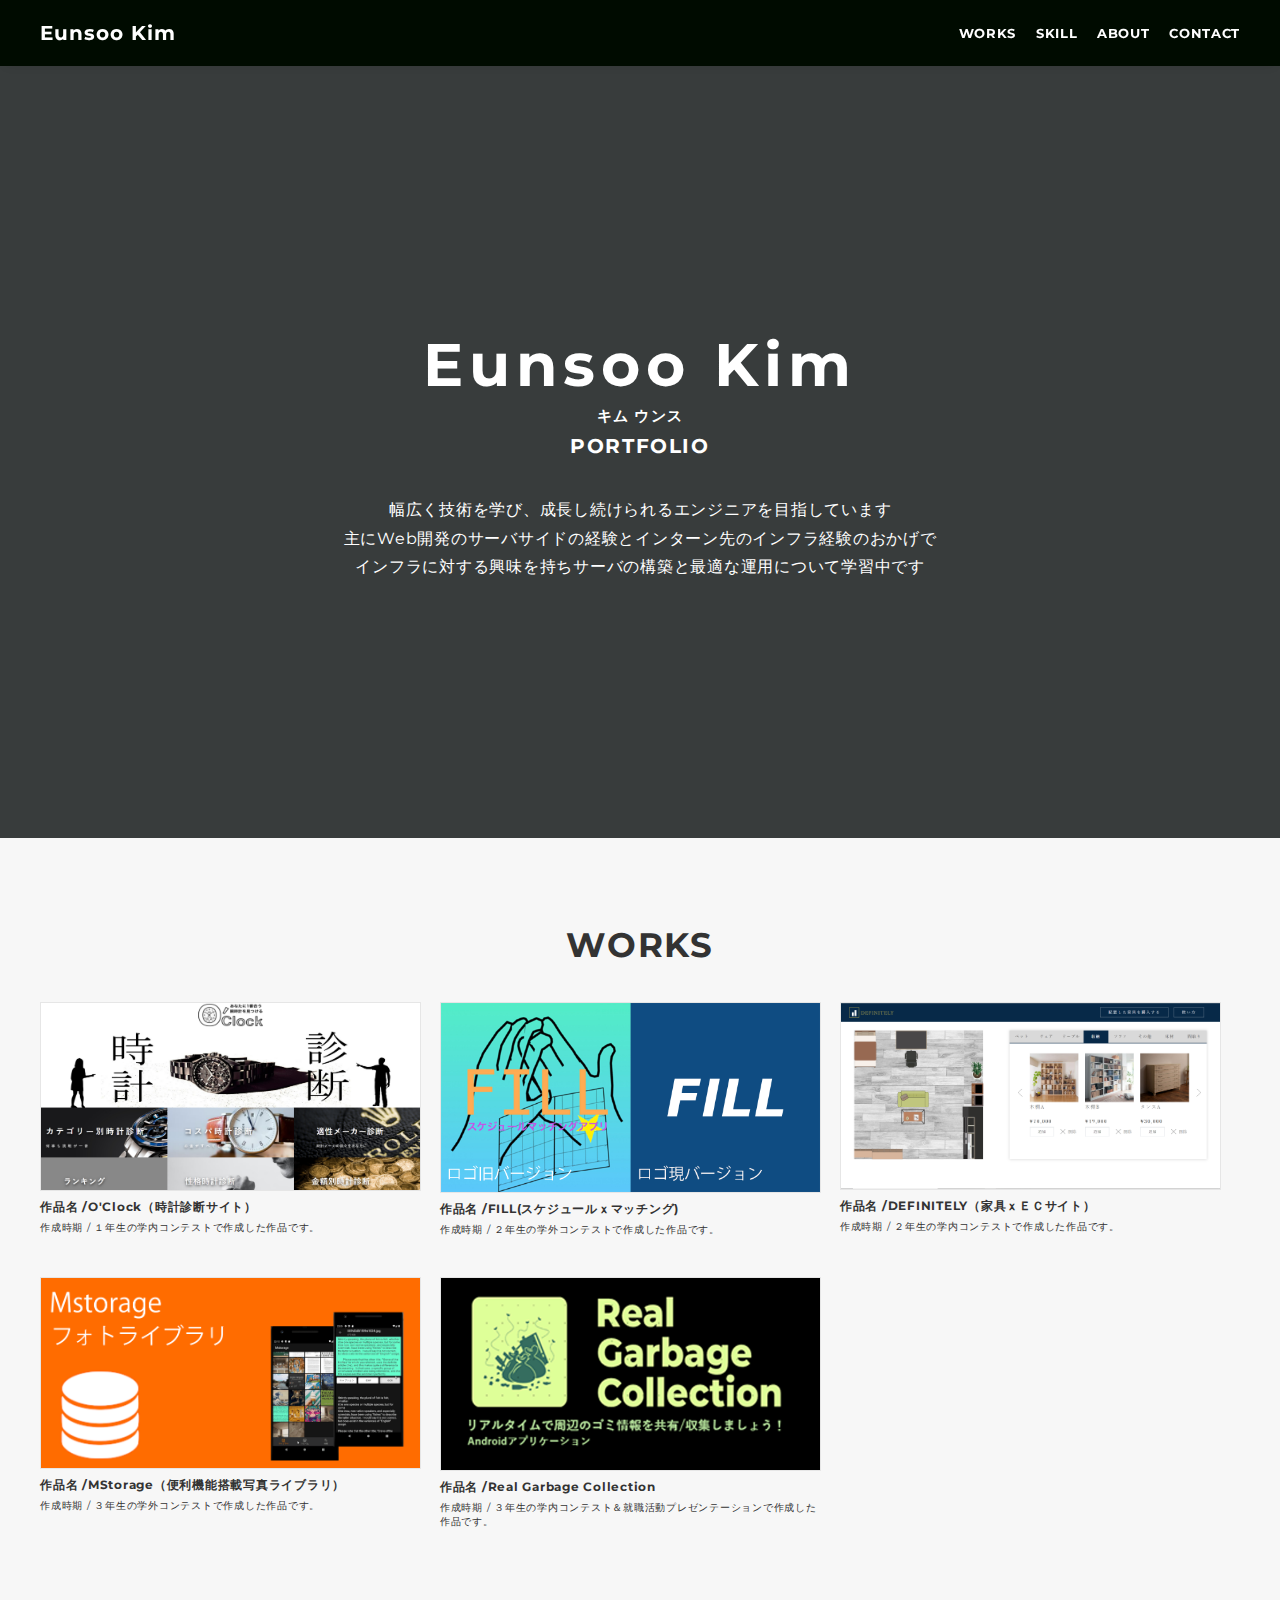
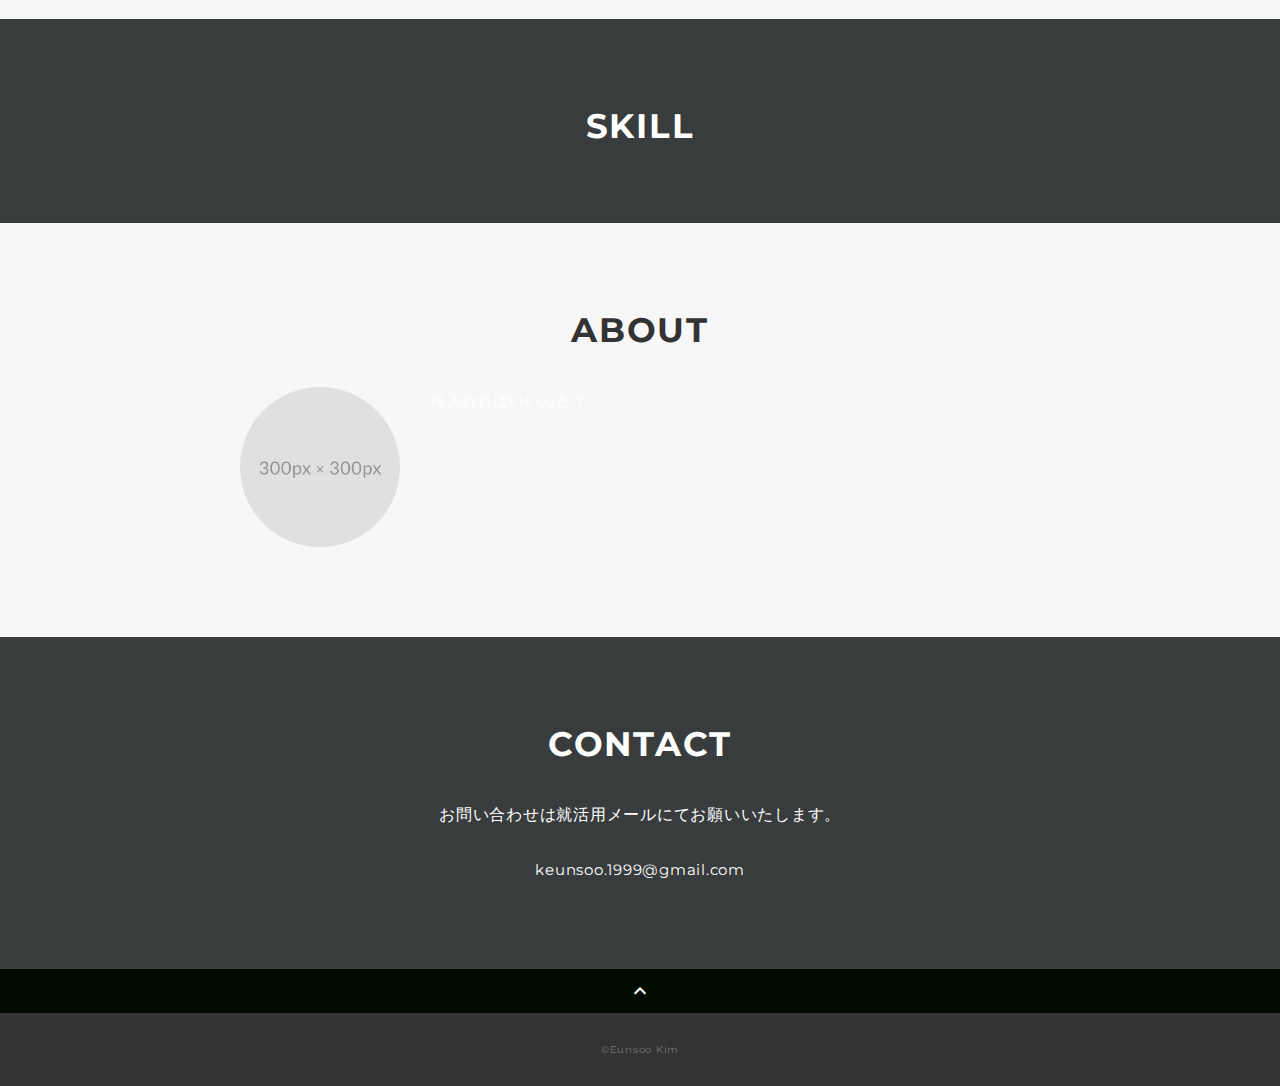
==== index.html @ 321a662a "初回コミット" ====
<!DOCTYPE html>
<html>
<head>
  <meta charset="utf-8">
  <meta name="viewport" content="width=device-width,initial-scale=1">
  <meta name="description" content="Kimの就活用のポートフォリオサイト" />
  <title>HAL東京IT学部 金銀洙のポートフォリオ</title>
  <link rel="preconnect" href="https://fonts.gstatic.com">
  <link href="https://fonts.googleapis.com/css2?family=Montserrat:wght@400;700&display=swap" rel="stylesheet">
  <link href="https://fonts.googleapis.com/css?family=Material+Icons+Outlined" rel="stylesheet">
  <link href="css/ress.css" media="all" rel="stylesheet" type="text/css" />
  <link href="css/style.css" media="all" rel="stylesheet" type="text/css" />
  <link rel="shortcut icon" href="" />
</head>

<body>
  <div class="wrapper">

    <!-- 1ページ完結！ -->
    <!-- ナビで各セクションに移動させる -->
    <!-- header -->
    <header class="header ">
      <div class="container">
        <h1 class="header-logo">
          <a href="#">Eunsoo Kim</a>
        </h1>
        <!-- ページ移動gnavサンプルから -->
        <nav class="gnav">
          <ul class="gnav-list">
            <li class="gnav-item"><a href="#works">WORKS</a></li>
            <li class="gnav-item"><a href="#skill">SKILL</a></li>
            <li class="gnav-item"><a href="#about">ABOUT</a></li>
            <li class="gnav-item"><a href="#contact">CONTACT</a></li>
          </ul>
        </nav>
      </div>
    </header>
    <!-- /header -->



    <main class="content">

      <!-- mv -->
      <!-- <br class="sp-only">はレスポンシブ対応させたい文章で改行が変にならないように調整する -->
      <div class="mv">
        <div class="mv-container">
          <p class="mv-title">Eunsoo Kim</p>
          <p class="mv-subtitle2">キム ウンス</p>
          <p class="mv-subtitle">PORTFOLIO</p>
          <p class="mv-text">
            幅広く技術を学び、成長し続けられるエンジニアを目指しています<br>
            主にWeb開発のサーバサイドの経験と<br class="sp-only">インターン先のインフラ経験のおかげで<br><br class="sp-only">インフラに対する興味を持ちサーバの構築<br class="sp-only">と最適な運用について学習中です<br>
          </p>
        </div>
      </div>
      <!-- /mv -->

      <!-- works -->
      <section class="works section" id="works">
        <div class="container">
          <h2 class="title">WORKS</h2>
          <div class="works-list">
            <a class="works-item" href="works-template.html">
              <div class="works-img"><img src="img/1nen.png" alt="" /></div>
              <p class="works-name">作品名 /O'Clock（時計診断サイト）</p>
              <p class="works-info">作成時期 / １年生の学内コンテストで作成した作品です。</p>
            </a>
            <a class="works-item" href="works-template.html">
              <div class="works-img"><img src="img/Fill.jpg" alt="" /></div>
              <p class="works-name">作品名 /FILL(スケジュールｘマッチング)</p>
              <p class="works-info">作成時期 / ２年生の学外コンテストで作成した作品です。</p>
            </a>
            <a class="works-item" href="works-template.html">
              <div class="works-img"><img src="img/defi.png" alt="" /></div>
              <p class="works-name">作品名 /DEFINITELY（家具ｘＥＣサイト）</p>
              <p class="works-info">作成時期 / ２年生の学内コンテストで作成した作品です。</p>
            </a>
            <a class="works-item" href="works-template.html">
              <div class="works-img"><img src="img/msto.png" alt="" /></div>
              <p class="works-name">作品名 /MStorage（便利機能搭載写真ライブラリ）</p>
              <p class="works-info">作成時期 / ３年生の学外コンテストで作成した作品です。</p>
            </a>
            <a class="works-item" href="works-template.htm無いl">
              <div class="works-img"><img src="img/0w.png" alt="" /></div>
              <p class="works-name">作品名 /Real Garbage Collection</p>
              <p class="works-info">作成時期 / ３年生の学内コンテスト＆就職活動プレゼンテーションで作成した作品です。</p>
            </a>
          </div>
        </div>
      </section>
      <!-- /works -->

      <!-- skill -->
      <section class="skill section" id="skill">
        <div class="container">
          <h2 class="title2">SKILL</h2>
          <div class="skill-list">
            <!-- <div class="skill-item">
              <p class="skill-img"><img src="img/icon_skill.png" alt=""></p>
              <div class="skill-body">
                <h3 class="skill-name">HTML5/CSS3</h3>
                <p class="skill-text">
                  テキストが入りますテキストが入りますテキストが入りますテキストが入りますテキストが入りますテキストが入ります。</p>
              </div>
            </div> -->
            <!-- <div class="skill-item">
              <p class="skill-img"><img src="img/icon_skill.png" alt=""></p>
              <div class="skill-body">
                <h3 class="skill-name">WordPress</h3>
                <p class="skill-text">
                  テキストが入りますテキストが入りますテキストが入りますテキストが入りますテキストが入りますテキストが入ります。</p>
              </div>
            </div>
            <div class="skill-item">
              <p class="skill-img"><img src="img/icon_skill.png" alt=""></p>
              <div class="skill-body">
                <h3 class="skill-name">JavaScript</h3>
                <p class="skill-text">
                  テキストが入りますテキストが入りますテキストが入りますテキストが入りますテキストが入りますテキストが入ります。</p>
              </div>
            </div>
            <div class="skill-item">
              <p class="skill-img"><img src="img/icon_skill.png" alt=""></p>
              <div class="skill-body">
                <h3 class="skill-name">Photoshop</h3>
                <p class="skill-text">
                  テキストが入りますテキストが入りますテキストが入りますテキストが入りますテキストが入りますテキストが入ります。</p>
              </div> -->
            </div>
            <!-- <div class="skill-item">
              <p class="skill-img"><img src="img/icon_skill.png" alt=""></p>
              <div class="skill-body">
                <h3 class="skill-name">Illustrator</h3>
                <p class="skill-text">
                  テキストが入りますテキストが入りますテキストが入りますテキストが入りますテキストが入りますテキストが入ります。</p>
              </div>
            </div> -->
            <!-- <div class="skill-item">
              <p class="skill-img"><img src="img/icon_skill.png" alt=""></p>
              <div class="skill-body">
                <h3 class="skill-name">XD</h3>
                <p class="skill-text">
                  テキストが入りますテキストが入りますテキストが入りますテキストが入りますテキストが入りますテキストが入ります。</p>
              </div>
            </div> -->
          </div>
        </div>
      </section>
      <!-- /skill -->

      <!-- about -->
      <section class="about section" id="about">
        <div class="container">
          <h2 class="title">ABOUT</h2>
          <div class="profile">
            <p class="profile-img">
              <img src="img/profile.jpg" alt="">
            </p>
            <div class="profile-body">
              <p>何入れればいいんだ？</p>
            </div>
          </div>
        </div>
      </section>
      <!-- /about -->

      <!-- contact -->
      <section class="contact section" id="contact">
        <div class="container">
          <h2 class="title2">CONTACT</h2>
          <p class="lead">
            お問い合わせは<br class="sp-only">就活用メールにてお願いいたします。
          </p>
          <div class="contact-list">
            <!-- twitterはどうするか悩む -->
            <!-- <a class="contact-item" href="https://twitter.com/" target="_blank" rel="noopener">Twitter</a> -->
            <span class="contact-item">keunsoo.1999@gmail.com</span>
          </div>
        </div>
      </section>
      <!-- /contact -->
      <div class="page-top" id="js-page-top">
        <span class="material-icons-outlined">expand_less</span>
      </div>
    </main>

    <!-- footer -->
    <footer class="footer">
      <div class="copyright">&copy;Eunsoo Kim</div>
    </footer>
    <!-- /footer -->

  </div>
  <!-- 確かJSファイルは最後に読み込む -->
  <script src="js/jquery-3.6.0.min.js"></script>
  <script type='text/javascript' src="js/script.js"></script>
</body>
</html>
---- css/ress.css ----
/*!
 * ress.css • v3.0.1
 * MIT License
 * github.com/filipelinhares/ress
 */

/* # =================================================================
   # Global selectors
   # ================================================================= */

html {
  box-sizing: border-box;
  word-break: normal;
  -moz-tab-size: 4;
  tab-size: 4;

  -webkit-text-size-adjust: 100%; /* Prevent adjustments of font size after orientation changes in iOS */
}

*,
::before,
::after {
  box-sizing: inherit;
  background-repeat: no-repeat; /* Set `background-repeat: no-repeat` to all elements and pseudo elements */
}

::before,
::after {
  vertical-align: inherit;
  text-decoration: inherit; /* Inherit text-decoration and vertical align to ::before and ::after pseudo elements */
}

* {
  margin: 0;
  padding: 0; /* Reset `padding` and `margin` of all elements */
}

/* # =================================================================
   # General elements
   # ================================================================= */

hr {
  overflow: visible; /* Show the overflow in Edge and IE */
  height: 0; /* Add the correct box sizing in Firefox */
}

details,
main {
  display: block; /* Render the `main` element consistently in IE. */
}

summary {
  display: list-item; /* Add the correct display in all browsers */
}

small {
  font-size: 80%; /* Set font-size to 80% in `small` elements */
}

[hidden] {
  display: none; /* Add the correct display in IE */
}

abbr[title] {
  /* Add the correct text decoration in Chrome, Edge, IE, Opera, and Safari */
  text-decoration: underline;
  text-decoration: underline dotted;
  border-bottom: none; /* Remove the bottom border in Chrome 57 */
}

a {
  background-color: transparent; /* Remove the gray background on active links in IE 10 */
}

a:active,
a:hover {
  outline-width: 0; /* Remove the outline when hovering in all browsers */
}

code,
kbd,
pre,
samp {
  font-family: monospace, monospace; /* Specify the font family of code elements */
}

pre {
  font-size: 1em; /* Correct the odd `em` font sizing in all browsers */
}

b,
strong {
  font-weight: bolder; /* Add the correct font weight in Chrome, Edge, and Safari */
}

/* https://gist.github.com/unruthless/413930 */
sub,
sup {
  position: relative;
  font-size: 75%;
  line-height: 0;
  vertical-align: baseline;
}

sub {
  bottom: -.25em;
}

sup {
  top: -.5em;
}

/* # =================================================================
   # Forms
   # ================================================================= */

input {
  border-radius: 0;
}

/* Replace pointer cursor in disabled elements */
[disabled] {
  cursor: default;
}

[type="number"]::-webkit-container-spin-button,
[type="number"]::-webkit-outer-spin-button {
  height: auto; /* Correct the cursor style of increment and decrement buttons in Chrome */
}

[type="search"] {
  outline-offset: -2px; /* Correct the outline style in Safari */

  -webkit-appearance: textfield; /* Correct the odd appearance in Chrome and Safari */
}

[type="search"]::-webkit-search-decoration {
  -webkit-appearance: none; /* Remove the container padding in Chrome and Safari on macOS */
}

textarea {
  overflow: auto; /* Internet Explorer 11+ */
  resize: vertical; /* Specify textarea resizability */
}

button,
input,
optgroup,
select,
textarea {
  font: inherit; /* Specify font inheritance of form elements */
}

optgroup {
  font-weight: bold; /* Restore the font weight unset by the previous rule */
}

button {
  overflow: visible; /* Address `overflow` set to `hidden` in IE 8/9/10/11 */
}

button,
select {
  text-transform: none; /* Firefox 40+, Internet Explorer 11- */
}

/* Apply cursor pointer to button elements */
button,
[type="button"],
[type="reset"],
[type="submit"],
[role="button"] {
  cursor: pointer;
  color: inherit;
}

/* Remove container padding and border in Firefox 4+ */
button::-moz-focus-container,
[type="button"]::-moz-focus-container,
[type="reset"]::-moz-focus-container,
[type="submit"]::-moz-focus-container {
  padding: 0;
  border-style: none;
}

/* Replace focus style removed in the border reset above */
button:-moz-focusring,
[type="button"]::-moz-focus-container,
[type="reset"]::-moz-focus-container,
[type="submit"]::-moz-focus-container {
  outline: 1px dotted ButtonText;
}

button,
html [type="button"],
/* Prevent a WebKit bug where (2) destroys native `audio` and `video`controls in Android 4 */
[type="reset"],
[type="submit"] {
  -webkit-appearance: button; /* Correct the inability to style clickable types in iOS */
}

/* Remove the default button styling in all browsers */
button,
input,
select,
textarea {
  border-style: none;
  background-color: transparent;
}

/* Style select like a standard input */
select {
  -webkit-appearance: none; /* Chrome 41+ */
  -moz-appearance: none; /* Firefox 36+ */
}

select::-ms-expand {
  display: none; /* Internet Explorer 11+ */
}

select::-ms-value {
  color: currentColor; /* Internet Explorer 11+ */
}

legend {
  display: table; /* Correct the text wrapping in Edge and IE */
  max-width: 100%; /* Correct the text wrapping in Edge and IE */
  max-width: 100%; /* Correct the text wrapping in Edge 18- and IE */
  white-space: normal; /* Correct the text wrapping in Edge and IE */
  color: inherit; /* Correct the color inheritance from `fieldset` elements in IE */
  border: 0; /* Correct `color` not being inherited in IE 8/9/10/11 */
}

::-webkit-file-upload-button {
  font: inherit; /* Change font properties to `inherit` in Chrome and Safari */
  color: inherit;
  /* Correct the inability to style clickable types in iOS and Safari */

  -webkit-appearance: button;
}

/* # =================================================================
   # Specify media element style
   # ================================================================= */

img {
  border-style: none; /* Remove border when inside `a` element in IE 8/9/10 */
}

/* Add the correct vertical alignment in Chrome, Firefox, and Opera */
progress {
  vertical-align: baseline;
}

/* # =================================================================
   # Accessibility
   # ================================================================= */

/* Hide content from screens but not screenreaders */
@media screen {
  [hidden~="screen"] {
    display: inherit;
  }
  [hidden~="screen"]:not(:active):not(:focus):not(:target) {
    position: absolute !important;
    clip: rect(0 0 0 0) !important;
  }
}

/* Specify the progress cursor of updating elements */
[aria-busy="true"] {
  cursor: progress;
}

/* Specify the pointer cursor of trigger elements */
[aria-controls] {
  cursor: pointer;
}

/* Specify the unstyled cursor of disabled, not-editable, or otherwise inoperable elements */
[aria-disabled] {
  cursor: default;
}
---- css/style.css ----
body {
  font-family: "Montserrat","Helvetica Neue",Arial,"Hiragino Kaku Gothic ProN","Hiragino Sans",Meiryo,sans-serif;
  font-size: 15px;
  letter-spacing: .05em;
  color: #fff;
  background-color: #383c3c;
}

a {
  transition: opacity .3s;
  text-decoration: none;
  color: #1ca9e3;
}
/* 画像のサイズ設定 */
img {
  max-width: 100%;  
  height: auto;
  vertical-align: bottom;
  border-style: none;
}


/*PCサイズ */
.pc-only {
  display: block;
}
/* スマホサイズ */
.sp-only {
  display: none;
}

/*--------------------------------
 レイアウト
---------------------------------*/
.wrapper {
  padding-top: 73px;
}

.section {
  padding: 90px 0;
}

.section:nth-of-type(odd) {
  background-color: #f7f7f7;
}

.container {
  max-width: 1340px;
  margin: 0 auto;
  padding: 0 40px;
}

/*--------------------------------
 見出し
---------------------------------*/
/* 背景黒はこっち */
.title {
  font-size: 34px;
  font-weight: bold;
  line-height: 1;
  margin-bottom: 40px;
  text-align: center;
  letter-spacing: .05em;
  color: #333;
}
/* 背景白はこっち */
.title2 {
  font-size: 34px;
  font-weight: bold;
  line-height: 1;
  margin-bottom: 40px;
  text-align: center;
  letter-spacing: .05em;
  color: #fff;
}

.lead {
  font-size: 16px;
  line-height: 1.8;
  margin-bottom: 30px;
}

/*--------------------------------
ヘッダー
---------------------------------*/
.header {
  position: fixed;
  top: 0;
  z-index: 1;
  width: 100%;
  background-color: #000b00;
  box-shadow: 0 5px 10px -6px rgba(0,0,0,.1);
}

.header .container {
  display: flex;
  align-items: center;
  justify-content: space-between;
  padding: 20px 40px;
}

.header-logo {
  font-size: 20px;
  font-weight: bold;
  line-height: 1.2;
  margin-right: 20px;
  letter-spacing: .05em;
}

.header-logo a {
  color: #fff;
}

/* ページ内遷移用ナビゲーション */
.gnav-list {
  display: flex;
  justify-content: space-between;
  list-style: none;
}

.gnav-item:not(:last-child) {
  margin-right: 20px;
}

.gnav-item a {
  position: relative;
  font-size: 13px;
  font-weight: bold;
  display: inline-block;
  padding: 5px 0;
  transition: .3s;
  letter-spacing: .05em;
  color: #fff;
}
.gnav-item a:after {
  position: absolute;
  bottom: 0;
  left: 50%;
  width: 0;
  height: 3px;
  content: "";
  transition: .3s;
  -webkit-transform: translateX(-50%);
  transform: translateX(-50%);
  background-color: #333;
}

.gnav-item a:hover:after {
  width: 100%;
}

/*--------------------------------
 メインビジュアル
---------------------------------*/
.mv {
  display: flex;
  align-items: center;
  justify-content: center;
  height: 85vh;
  text-align: center;
}

.mv-container {
  padding: 0 40px;
}

.mv-title {
  font-size: 60px;
  font-weight: bold;
  line-height: 1.2;
  margin-bottom: 5px;
  letter-spacing: .1em;
}
.mv-subtitle {
  font-size: 20px;
  font-weight: bold;
  line-height: 1;
  margin-bottom: 40px;
  letter-spacing: .08em;
}
/* 追記フリガナ */
.mv-subtitle2 {
  font-size: 15px;
  font-weight: bold;
  /* line-height: 1; */
  margin-bottom: 10px;
  letter-spacing: .08em;
}

.mv-text {
  font-size: 16px;
  line-height: 1.8;
}

/*--------------------------------
 Works（開発経験）
---------------------------------*/
.works-list {
  display: flex;
  flex-wrap: wrap;
  margin-bottom: -40px;
}

.works-item {
  width: 31.74603%;
  margin-right: 1.58730%;
  margin-bottom: 40px;
  color: #333;
}

.works-item:hover {
  opacity: .9;
}

.works-item:nth-of-type(3n) {
  margin-right: 0;
}

.works-img img {
  border: 1px solid #e6e6e6;
}

.works-name {
  font-size: 12px;
  font-weight: bold;
  margin-top: 8px;
}

.works-info {
  font-size: 10px;
  margin-top: 5px;
}

/*--------------------------------
 Skill
---------------------------------*/
.skill-list {
  display: flex;
  flex-wrap: wrap;
  justify-content: space-between;
  margin-bottom: -50px;
}

.skill-item {
  display: flex;
  align-items: flex-start;
  justify-content: space-between;
  width: 48%;
  margin-bottom: 50px;
}

.skill-img {
  width: 60px;
  height: auto;
  margin-right: 20px;
}

.skill-body {
  flex: 1;
}

.skill-name {
  margin-bottom: 10px;
}

.skill-text {
  font-size: 14px;
  line-height: 1.8;
}

/*--------------------------------
 About
---------------------------------*/
.profile {
  display: flex;
  flex-wrap: wrap;
  max-width: 800px;
  margin: 0 auto;
}
.profile-img {
  width: 20%;
  margin-right: 30px;
  border-radius: 50%;
}
.profile-img img {
  border-radius: 50%;
}
.profile-body {
  flex: 1;
}

.profile-body p {
  font-size: 15px;
  line-height: 1.8;
}

.profile-body p:not(:last-child) {
  margin-bottom: 30px;
}

/*--------------------------------
 Contact
---------------------------------*/
.contact {
  text-align: center;
}

.contact-item:not(:last-child) {
  margin-right: 10px;
}

.contact-text {
  margin-top: 10px;
}
/*--------------------------------
 ページトップ
---------------------------------*/
.page-top {
  font-weight: bold;
  padding: 10px;
  cursor: pointer;
  text-align: center;
  background-color: #000b00;
}

.page-top .material-icons-outlined {
  vertical-align: bottom;
  color: #fff;
}

/*--------------------------------
 フッター
---------------------------------*/
.footer {
  padding: 30px;
  background-color: #333;
}

.copyright {
  font-size: 10px;
  text-align: center;
  color: #797979;
}

/*--------------------------------
 下層：Worksページ
---------------------------------*/
.article {
  padding: 80px 0;
}

.article-container {
  max-width: 1040px;
  margin: 0 auto;
  padding: 0 20px;
}

.article-title {
  margin-bottom: 30px;
  text-align: center;
}

.article-body {
  max-width: 720px;
  margin: 0 auto;
  margin-bottom: 80px;
}

.article-body h3 {
  position: relative;
  font-size: 18px;
  margin-bottom: 5px;
  padding-left: 1em;
}

.article-body h3:not(:first-child) {
  margin-top: 50px;
}

.article-body h3::before {
  position: absolute;
  top: 0;
  left: 0;
  width: 4px;
  height: 100%;
  content: "";
  border-radius: 3px;
  background-color: #333;
}

.article-body p {
  font-size: 15px;
  line-height: 1.8;
  margin-bottom: 30px;
}

.home-link {
  text-align: center;
}




/*レスポンシブ対応*/
@media screen and (max-width: 767px) {
  body {
    font-size: 14px;
  }

  .pc-only {
    display: none;
  }

  .sp-only {
    display: block;
  }

  /* 見出し */
  .title {
    font-size: 26px;
    margin-bottom: 20px;
  }

  .lead {
    font-size: 14px;
    line-height: 1.7;
    margin-bottom: 20px;
  }

  /* レイアウト */
  .wrapper {
    padding-top: 57px;
  }

  .section {
    padding: 60px 0;
  }

  .container {
    padding: 0 20px;
  }

  /* ヘッダー */
  .header .container {
    padding: 15px;
  }

  .header-logo {
    font-size: 15px;
    margin-right: 15px;
  }

  .gnav-item:not(:last-child) {
    margin-right: 10px;
  }

  .gnav-item a {
    font-size: 10px;
  }

  .gnav-item a:after {
    display: none;
  }

  /*  メインビジュアル */
  .mv {
    height: 75vh;
  }

  .mv-container {
    padding: 0 20px;
  }

  .mv-title {
    font-size: 30px;
  }
  .mv-subtitle {
    font-size: 16px;
    margin-bottom: 20px;
  }

  .mv-text {
    font-size: 14px;
    line-height: 1.7;
  }

  /* Works */
  .works-name {
    font-size: 12px;
  }

  .works-info {
    margin-top: 3px;
  }

  .works-list {
    justify-content: space-between;
  }

  .works-item {
    flex: 0 0 48%;
    margin-right: 0;
    margin-bottom: 30px;
  }

  /* Skill */
  .skill-list {
    display: block;
    margin-bottom: 0;
  }

  .skill-item {
    width: 100%;
    margin-bottom: 35px;
  }

  .skill-item:last-child {
    margin-bottom: 0;
  }

  .skill-name {
    margin-bottom: 5px;
  }

  .skill-text {
    font-size: 13px;
    line-height: 1.7;
  }

  /* About */
  .profile {
    display: block;
  }
  .profile-img {
    width: 150px;
    margin: 0 auto;
    margin-bottom: 25px;
  }

  .profile-body p {
    font-size: 14px;
    line-height: 1.7;
  }

  .profile-body p:not(:last-child) {
    margin-bottom: 20px;
  }

  /* フッター */
  .footer {
    padding: 20px;
  }

  /* 下層ページ */
  .article {
    padding: 50px 0;
  }

  .article-body h3 {
    font-size: 16px;
    padding-left: .8em;
  }

  .article-body h3:not(:first-child) {
    margin-top: 30px;
  }

  .article-body p {
    font-size: 14px;
    line-height: 1.7;
    margin-bottom: 20px;
  }
}
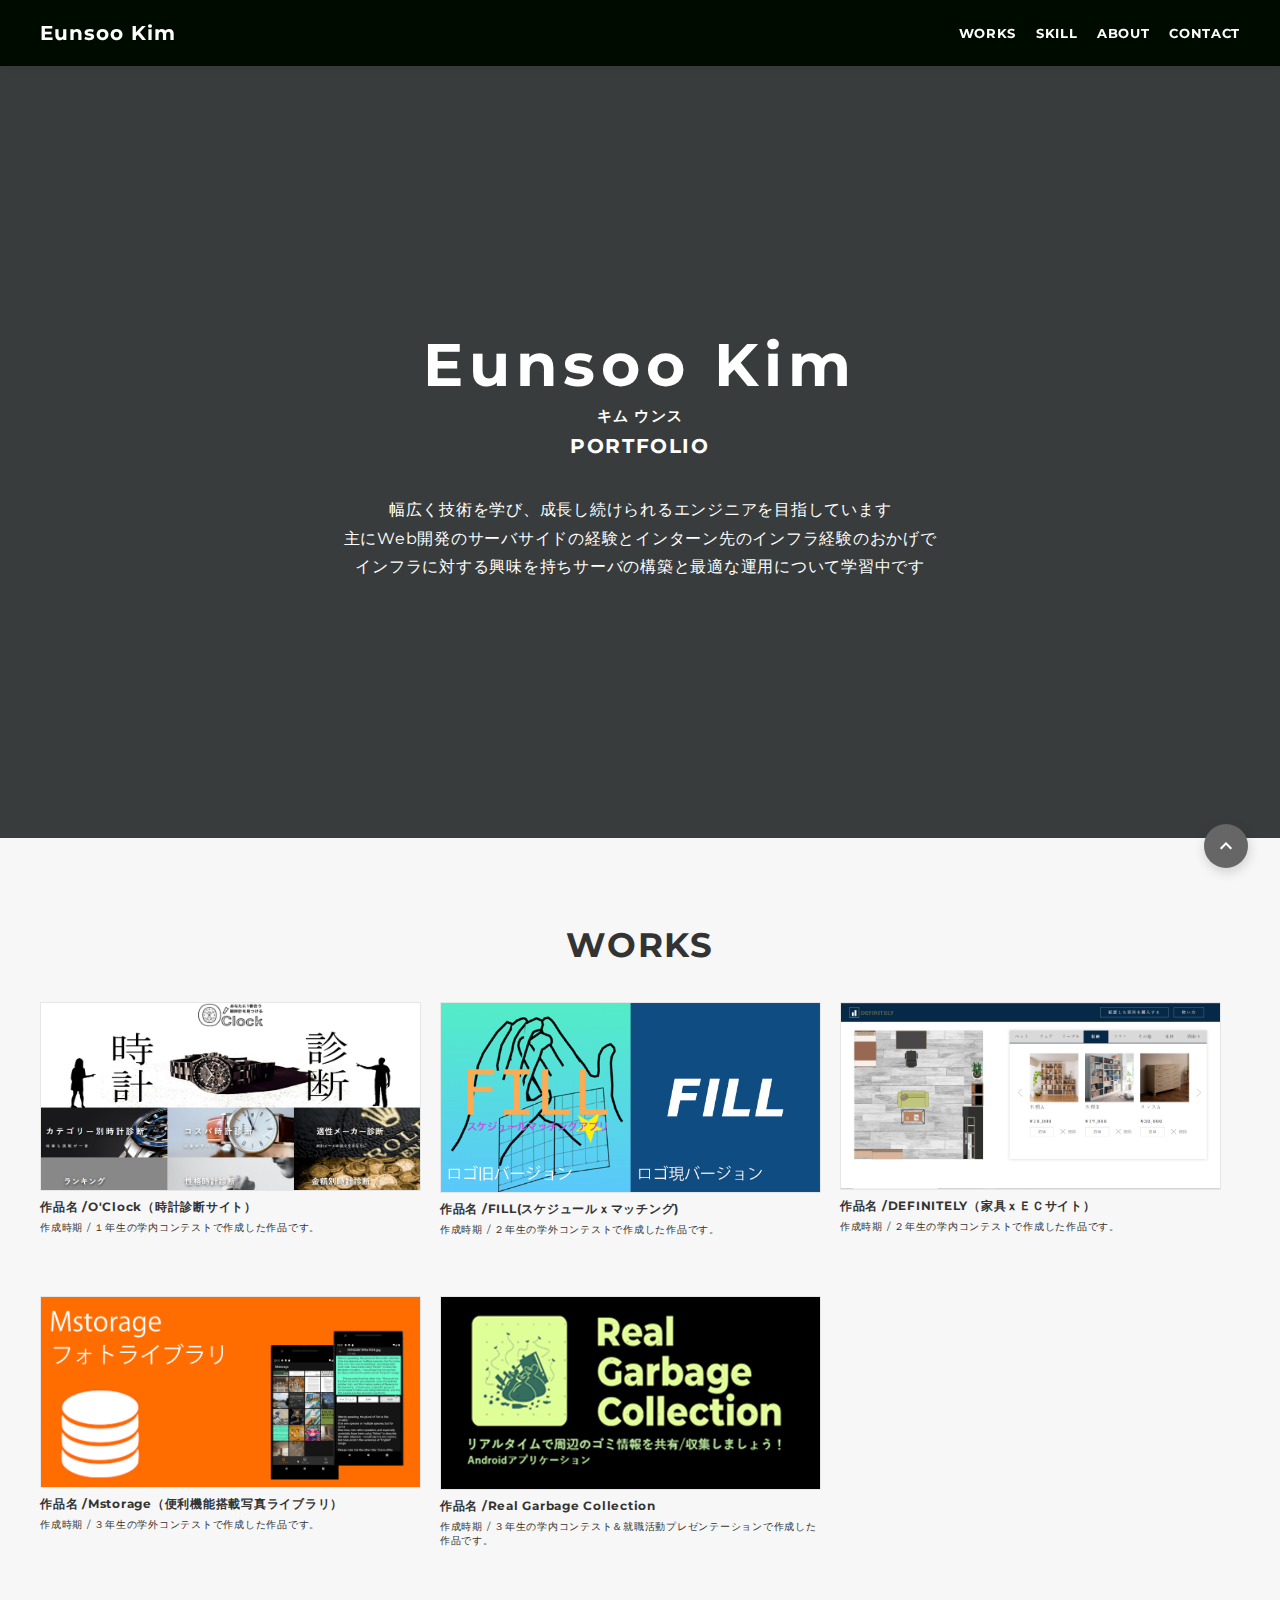
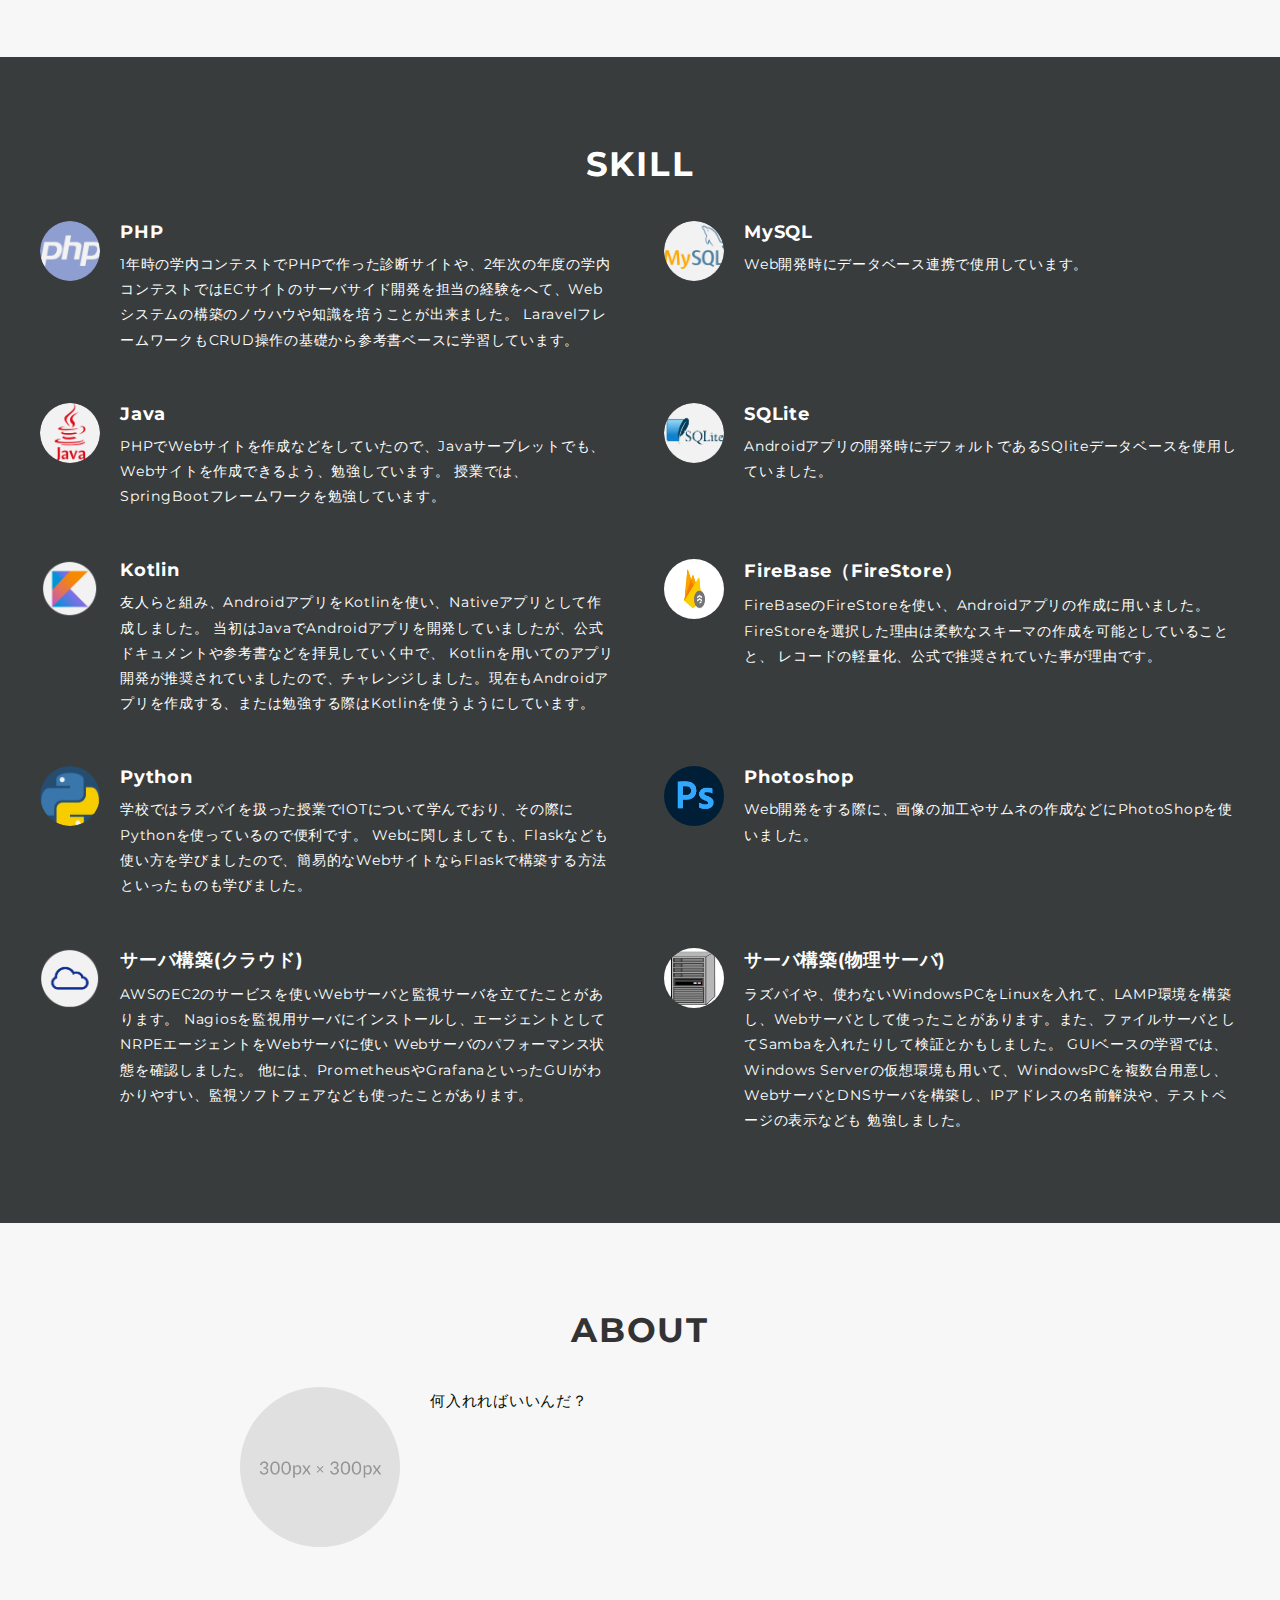
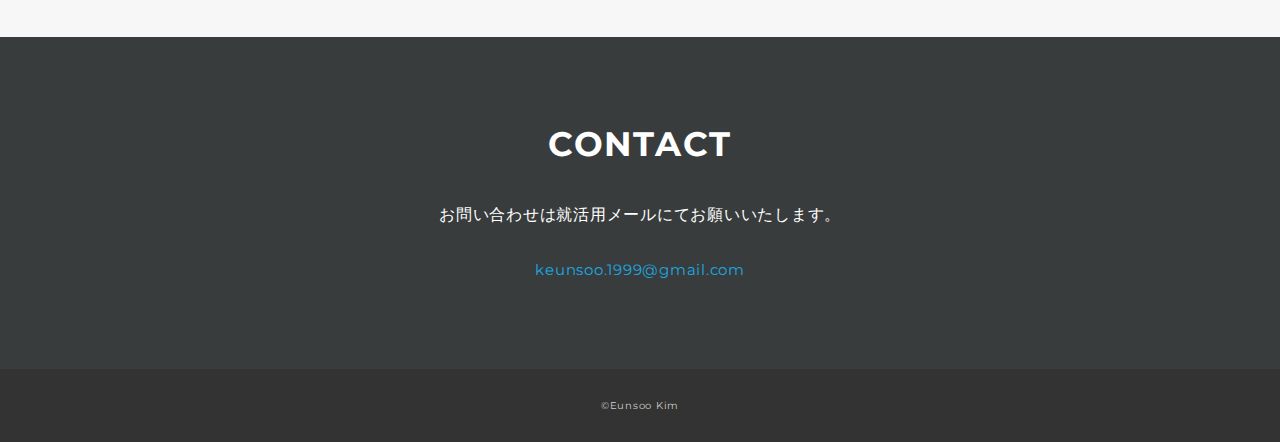
==== commit b34f7c53: "リモートのdevelopにpushする" ====
--- a/index.html
+++ b/index.html
@@ -1,5 +1,5 @@
 <!DOCTYPE html>
-<html>
+<html lang="ja-jp">
 <head>
   <meta charset="utf-8">
   <meta name="viewport" content="width=device-width,initial-scale=1">
@@ -61,89 +61,202 @@
         <div class="container">
           <h2 class="title">WORKS</h2>
           <div class="works-list">
-            <a class="works-item" href="works-template.html">
+            <a class="works-item" href="works-1.html">
               <div class="works-img"><img src="img/1nen.png" alt="" /></div>
               <p class="works-name">作品名 /O'Clock（時計診断サイト）</p>
               <p class="works-info">作成時期 / １年生の学内コンテストで作成した作品です。</p>
-            </a>
-            <a class="works-item" href="works-template.html">
+              <p class="works-skills" style="display: block;">
+                <style>
+                  .work-skill {
+                    display: inline-block;
+                    margin: 2px 0;
+                  }
+                </style>
+                <!-- <style media="max-width: 600px">
+                  .works-item {
+                    width: 100vw;
+                  }
+                </style> -->
+                <img class="work-skill" src="https://img.shields.io/badge/php-7.3-brightgreen" alt="">
+                <img class="work-skill" src="https://img.shields.io/badge/mysql-5.7-brightgreen" alt="">
+                <img class="work-skill" src="https://img.shields.io/badge/jquery-2.1.4-brightgreen" alt="">
+              </p>
+            </a>
+            <a class="works-item" href="works-2.html">
               <div class="works-img"><img src="img/Fill.jpg" alt="" /></div>
               <p class="works-name">作品名 /FILL(スケジュールｘマッチング)</p>
               <p class="works-info">作成時期 / ２年生の学外コンテストで作成した作品です。</p>
-            </a>
-            <a class="works-item" href="works-template.html">
+              <p class="works-skills" style="display: block;">
+                <style>
+                  .work-skill {
+                    display: inline-block;
+                    margin: 2px 0;
+                  }
+                </style>
+                <img class="work-skill" src="https://img.shields.io/badge/javascript-2020-brightgreen" alt="">
+                <img class="work-skill" src="https://img.shields.io/badge/php-7.3-brightgreen" alt="">
+                <img class="work-skill" src="https://img.shields.io/badge/mysql-5.7-brightgreen" alt="">
+              </p>
+            </a>
+            <a class="works-item" href="works-3.html">
               <div class="works-img"><img src="img/defi.png" alt="" /></div>
               <p class="works-name">作品名 /DEFINITELY（家具ｘＥＣサイト）</p>
-              <p class="works-info">作成時期 / ２年生の学内コンテストで作成した作品です。</p>
-            </a>
-            <a class="works-item" href="works-template.html">
+              <p class="works-info">作成時期 / ２年生の学内コンテストで作成した作品です。</p><p class="works-skills" style="display: block;">
+                <style>
+                  .work-skill {
+                    display: inline-block;
+                    margin: 2px 0;
+                  }
+                </style>
+                <img class="work-skill" src="https://img.shields.io/badge/javascript-2020-brightgreen" alt="">
+                <img class="work-skill" src="https://img.shields.io/badge/php-7.3-brightgreen" alt="">
+                <img class="work-skill" src="https://img.shields.io/badge/mysql-5.7-brightgreen" alt="">
+                <img class="work-skill" src="https://img.shields.io/badge/jquery-2.1.4-brightgreen" alt="">
+              </p>
+            </a>
+            <a class="works-item" href="works-4.html">
               <div class="works-img"><img src="img/msto.png" alt="" /></div>
-              <p class="works-name">作品名 /MStorage（便利機能搭載写真ライブラリ）</p>
-              <p class="works-info">作成時期 / ３年生の学外コンテストで作成した作品です。</p>
-            </a>
-            <a class="works-item" href="works-template.htm無いl">
+              <p class="works-name">作品名 /Mstorage（便利機能搭載写真ライブラリ）</p>
+              <p class="works-info">作成時期 / ３年生の学外コンテストで作成した作品です。</p><p class="works-skills" style="display: block;">
+                <style>
+                  .work-skill {
+                    display: inline-block;
+                    margin: 2px 0;
+                  }
+                </style>
+                <img class="work-skill" src="https://img.shields.io/badge/kotlin-1.4.x-brightgreen" alt="">
+                <img class="work-skill" src="https://img.shields.io/badge/sqlite-2.2.0-brightgreen" alt="">
+                <img class="work-skill" src="https://img.shields.io/badge/Android-6.0~11.0-brightgreen" alt="">
+              </p>
+            </a>
+            <a class="works-item" href="works-5.html">
               <div class="works-img"><img src="img/0w.png" alt="" /></div>
               <p class="works-name">作品名 /Real Garbage Collection</p>
-              <p class="works-info">作成時期 / ３年生の学内コンテスト＆就職活動プレゼンテーションで作成した作品です。</p>
+              <p class="works-info">作成時期 / ３年生の学内コンテスト＆就職活動プレゼンテーションで作成した作品です。</p><p class="works-skills" style="display: block;">
+                <style>
+                  .work-skill {
+                    display: inline-block;
+                    margin: 2px 0;
+                  }
+                </style>
+                <img class="work-skill" src="https://img.shields.io/badge/kotlin-1.4.x-brightgreen" alt="">
+                <img class="work-skill" src="https://img.shields.io/badge/Analytics-20.0.2-brightgreen" alt="">
+                <img class="work-skill" src="https://img.shields.io/badge/Firebase Android BoM-29.0.3-brightgreen" alt="">
+                <img class="work-skill" src="https://img.shields.io/badge/Maps SDK for Android-18.0.2-brightgreen" alt="">
+                <img class="work-skill" src="https://img.shields.io/badge/Android-6.0~11.0-brightgreen" alt="">
+              </p>
             </a>
           </div>
         </div>
       </section>
       <!-- /works -->
-
+      
       <!-- skill -->
       <section class="skill section" id="skill">
         <div class="container">
           <h2 class="title2">SKILL</h2>
           <div class="skill-list">
-            <!-- <div class="skill-item">
-              <p class="skill-img"><img src="img/icon_skill.png" alt=""></p>
-              <div class="skill-body">
-                <h3 class="skill-name">HTML5/CSS3</h3>
-                <p class="skill-text">
-                  テキストが入りますテキストが入りますテキストが入りますテキストが入りますテキストが入りますテキストが入ります。</p>
-              </div>
-            </div> -->
-            <!-- <div class="skill-item">
-              <p class="skill-img"><img src="img/icon_skill.png" alt=""></p>
-              <div class="skill-body">
-                <h3 class="skill-name">WordPress</h3>
-                <p class="skill-text">
-                  テキストが入りますテキストが入りますテキストが入りますテキストが入りますテキストが入りますテキストが入ります。</p>
-              </div>
-            </div>
-            <div class="skill-item">
-              <p class="skill-img"><img src="img/icon_skill.png" alt=""></p>
-              <div class="skill-body">
-                <h3 class="skill-name">JavaScript</h3>
-                <p class="skill-text">
-                  テキストが入りますテキストが入りますテキストが入りますテキストが入りますテキストが入りますテキストが入ります。</p>
-              </div>
-            </div>
-            <div class="skill-item">
-              <p class="skill-img"><img src="img/icon_skill.png" alt=""></p>
-              <div class="skill-body">
-                <h3 class="skill-name">Photoshop</h3>
-                <p class="skill-text">
-                  テキストが入りますテキストが入りますテキストが入りますテキストが入りますテキストが入りますテキストが入ります。</p>
-              </div> -->
-            </div>
-            <!-- <div class="skill-item">
-              <p class="skill-img"><img src="img/icon_skill.png" alt=""></p>
-              <div class="skill-body">
-                <h3 class="skill-name">Illustrator</h3>
-                <p class="skill-text">
-                  テキストが入りますテキストが入りますテキストが入りますテキストが入りますテキストが入りますテキストが入ります。</p>
-              </div>
-            </div> -->
-            <!-- <div class="skill-item">
-              <p class="skill-img"><img src="img/icon_skill.png" alt=""></p>
-              <div class="skill-body">
-                <h3 class="skill-name">XD</h3>
-                <p class="skill-text">
-                  テキストが入りますテキストが入りますテキストが入りますテキストが入りますテキストが入りますテキストが入ります。</p>
-              </div>
-            </div> -->
+            <div class="skill-item">
+              <p class="skill-img"><img src="img/php.png" alt=""></p>   
+
+              <!-- １行目 -->
+              <div class="skill-body">
+                <h3 class="skill-name">PHP</h3>
+                <p class="skill-text">
+                    1年時の学内コンテストでPHPで作った診断サイトや、2年次の年度の学内コンテストではECサイトのサーバサイド開発を担当の経験をへて、Webシステムの構築のノウハウや知識を培うことが出来ました。
+                    LaravelフレームワークもCRUD操作の基礎から参考書ベースに学習しています。
+                </p>
+              </div>
+            </div>
+            <div class="skill-item">
+              <p class="skill-img"><img src="img/mysql.png" alt=""></p>
+              <div class="skill-body">
+                <h3 class="skill-name">MySQL</h3>
+                <p class="skill-text">
+                  Web開発時にデータベース連携で使用しています。</p>
+              </div>
+            </div>
+            <!-- ２行目 -->
+            <div class="skill-item">
+              <p class="skill-img"><img src="img/java.png" alt=""></p>
+              <div class="skill-body">
+                <h3 class="skill-name">Java</h3>
+                <p class="skill-text">
+                    PHPでWebサイトを作成などをしていたので、Javaサーブレットでも、Webサイトを作成できるよう、勉強しています。
+                    授業では、SpringBootフレームワークを勉強しています。</p>
+              </div>
+            </div>
+            <div class="skill-item">
+              <p class="skill-img"><img src="img/sqlite.png" alt=""></p>
+              <div class="skill-body">
+                <h3 class="skill-name">SQLite</h3>
+                <p class="skill-text">
+                    Androidアプリの開発時にデフォルトであるSQliteデータベースを使用していました。
+                  </p>
+              </div>
+            </div>
+            <!-- ３行目 -->
+            <div class="skill-item">
+              <p class="skill-img"><img src="img/kotlin.png" alt=""></p>
+              <div class="skill-body">
+                <h3 class="skill-name">Kotlin</h3>
+                <p class="skill-text">
+                    友人らと組み、AndroidアプリをKotlinを使い、Nativeアプリとして作成しました。
+                    当初はJavaでAndroidアプリを開発していましたが、公式ドキュメントや参考書などを拝見していく中で、
+                    Kotlinを用いてのアプリ開発が推奨されていましたので、チャレンジしました。現在もAndroidアプリを作成する、または勉強する際はKotlinを使うようにしています。</p>
+              </div>
+            </div>
+            <div class="skill-item">
+              <p class="skill-img"><img src="img/firestore.png" alt=""></p>
+              <div class="skill-body">
+                <h3 class="skill-name">FireBase（FireStore）</h3>
+                <p class="skill-text">
+                    FireBaseのFireStoreを使い、Androidアプリの作成に用いました。FireStoreを選択した理由は柔軟なスキーマの作成を可能としていることと、
+                    レコードの軽量化、公式で推奨されていた事が理由です。</p>
+              </div>
+            </div>
+            <!-- ４行目 -->
+            <div class="skill-item">
+                <p class="skill-img"><img src="img/python.png" alt=""></p>
+                <div class="skill-body">
+                  <h3 class="skill-name">Python</h3>
+                  <p class="skill-text">
+                      学校ではラズパイを扱った授業でIOTについて学んでおり、その際にPythonを使っているので便利です。
+                      Webに関しましても、Flaskなども使い方を学びましたので、簡易的なWebサイトならFlaskで構築する方法といったものも学びました。</p>
+                </div>
+              </div>
+              <div class="skill-item">
+                <p class="skill-img"><img src="img/photo.png" alt=""></p>
+                <div class="skill-body">
+                  <h3 class="skill-name">Photoshop</h3>
+                  <p class="skill-text">
+                     Web開発をする際に、画像の加工やサムネの作成などにPhotoShopを使いました。
+                </p>
+                </div>
+              </div>
+              <!-- ５行目 -->
+              <div class="skill-item">
+                <p class="skill-img"><img src="img/cloud.png" alt=""></p>
+                <div class="skill-body">
+                  <h3 class="skill-name">サーバ構築(クラウド)</h3>
+                  <p class="skill-text">
+                    AWSのEC2のサービスを使いWebサーバと監視サーバを立てたことがあります。
+                    Nagiosを監視用サーバにインストールし、エージェントとしてNRPEエージェントをWebサーバに使い
+                    Webサーバのパフォーマンス状態を確認しました。
+                    他には、PrometheusやGrafanaといったGUIがわかりやすい、監視ソフトフェアなども使ったことがあります。</p>
+                </div>
+              </div>
+              <div class="skill-item">
+                <p class="skill-img"><img src="img/server.png" alt=""></p>
+                <div class="skill-body">
+                  <h3 class="skill-name">サーバ構築(物理サーバ)</h3>
+                  <p class="skill-text">
+                    ラズパイや、使わないWindowsPCをLinuxを入れて、LAMP環境を構築し、Webサーバとして使ったことがあります。また、ファイルサーバとしてSambaを入れたりして検証とかもしました。
+                    GUIベースの学習では、Windows Serverの仮想環境も用いて、WindowsPCを複数台用意し、WebサーバとDNSサーバを構築し、IPアドレスの名前解決や、テストページの表示なども
+                    勉強しました。
+                </p>
+                </div>
+              </div>
           </div>
         </div>
       </section>
@@ -175,20 +288,24 @@
           <div class="contact-list">
             <!-- twitterはどうするか悩む -->
             <!-- <a class="contact-item" href="https://twitter.com/" target="_blank" rel="noopener">Twitter</a> -->
-            <span class="contact-item">keunsoo.1999@gmail.com</span>
+            <span class="contact-item">
+              <a href="mailto:keunsoo.1999@gmail.com">keunsoo.1999@gmail.com</a>
+            </span>
           </div>
         </div>
       </section>
-      <!-- /contact -->
-      <div class="page-top" id="js-page-top">
-        <span class="material-icons-outlined">expand_less</span>
-      </div>
+    
     </main>
 
     <!-- footer -->
     <footer class="footer">
       <div class="copyright">&copy;Eunsoo Kim</div>
+      
     </footer>
+    <!-- /contact -->
+    <div class="page-top" id="js-page-top">
+      <span class="material-icons-outlined">expand_less</span>
+    </div>
     <!-- /footer -->
 
   </div>
--- a/css/style.css
+++ b/css/style.css
@@ -19,6 +19,13 @@
   border-style: none;
 }
 
+/* 動画のサイズ設定 */
+iframe {
+  max-width: 100%;  
+  height: 400px;
+  vertical-align: bottom;
+  border-style: none;
+}
 
 /*PCサイズ */
 .pc-only {
@@ -251,8 +258,15 @@
 
 .skill-img {
   width: 60px;
-  height: auto;
+  height: 60px;
+  resize: both;
   margin-right: 20px;
+}
+
+.skill-img > img {
+  width: 100%;
+  height: 100%;
+  border-radius: 50%;
 }
 
 .skill-body {
@@ -288,8 +302,8 @@
 .profile-body {
   flex: 1;
 }
-
 .profile-body p {
+  color: #000b00;
   font-size: 15px;
   line-height: 1.8;
 }
@@ -316,11 +330,17 @@
  ページトップ
 ---------------------------------*/
 .page-top {
+  border-radius: 50%;
+  box-shadow: 1px 4px 12px 0px #3333;
+  position: fixed;
+  right: 32px;
+  bottom: 32px;
+  z-index: 1000;
   font-weight: bold;
   padding: 10px;
   cursor: pointer;
   text-align: center;
-  background-color: #000b00;
+  background-color: #666;
 }
 
 .page-top .material-icons-outlined {
@@ -339,7 +359,7 @@
 .copyright {
   font-size: 10px;
   text-align: center;
-  color: #797979;
+  color: #ccc;
 }
 
 /*--------------------------------
@@ -498,9 +518,10 @@
   }
 
   .works-item {
-    flex: 0 0 48%;
+    flex: 0 0 100%;
     margin-right: 0;
     margin-bottom: 30px;
+    /* width: 100vw; */
   }
 
   /* Skill */
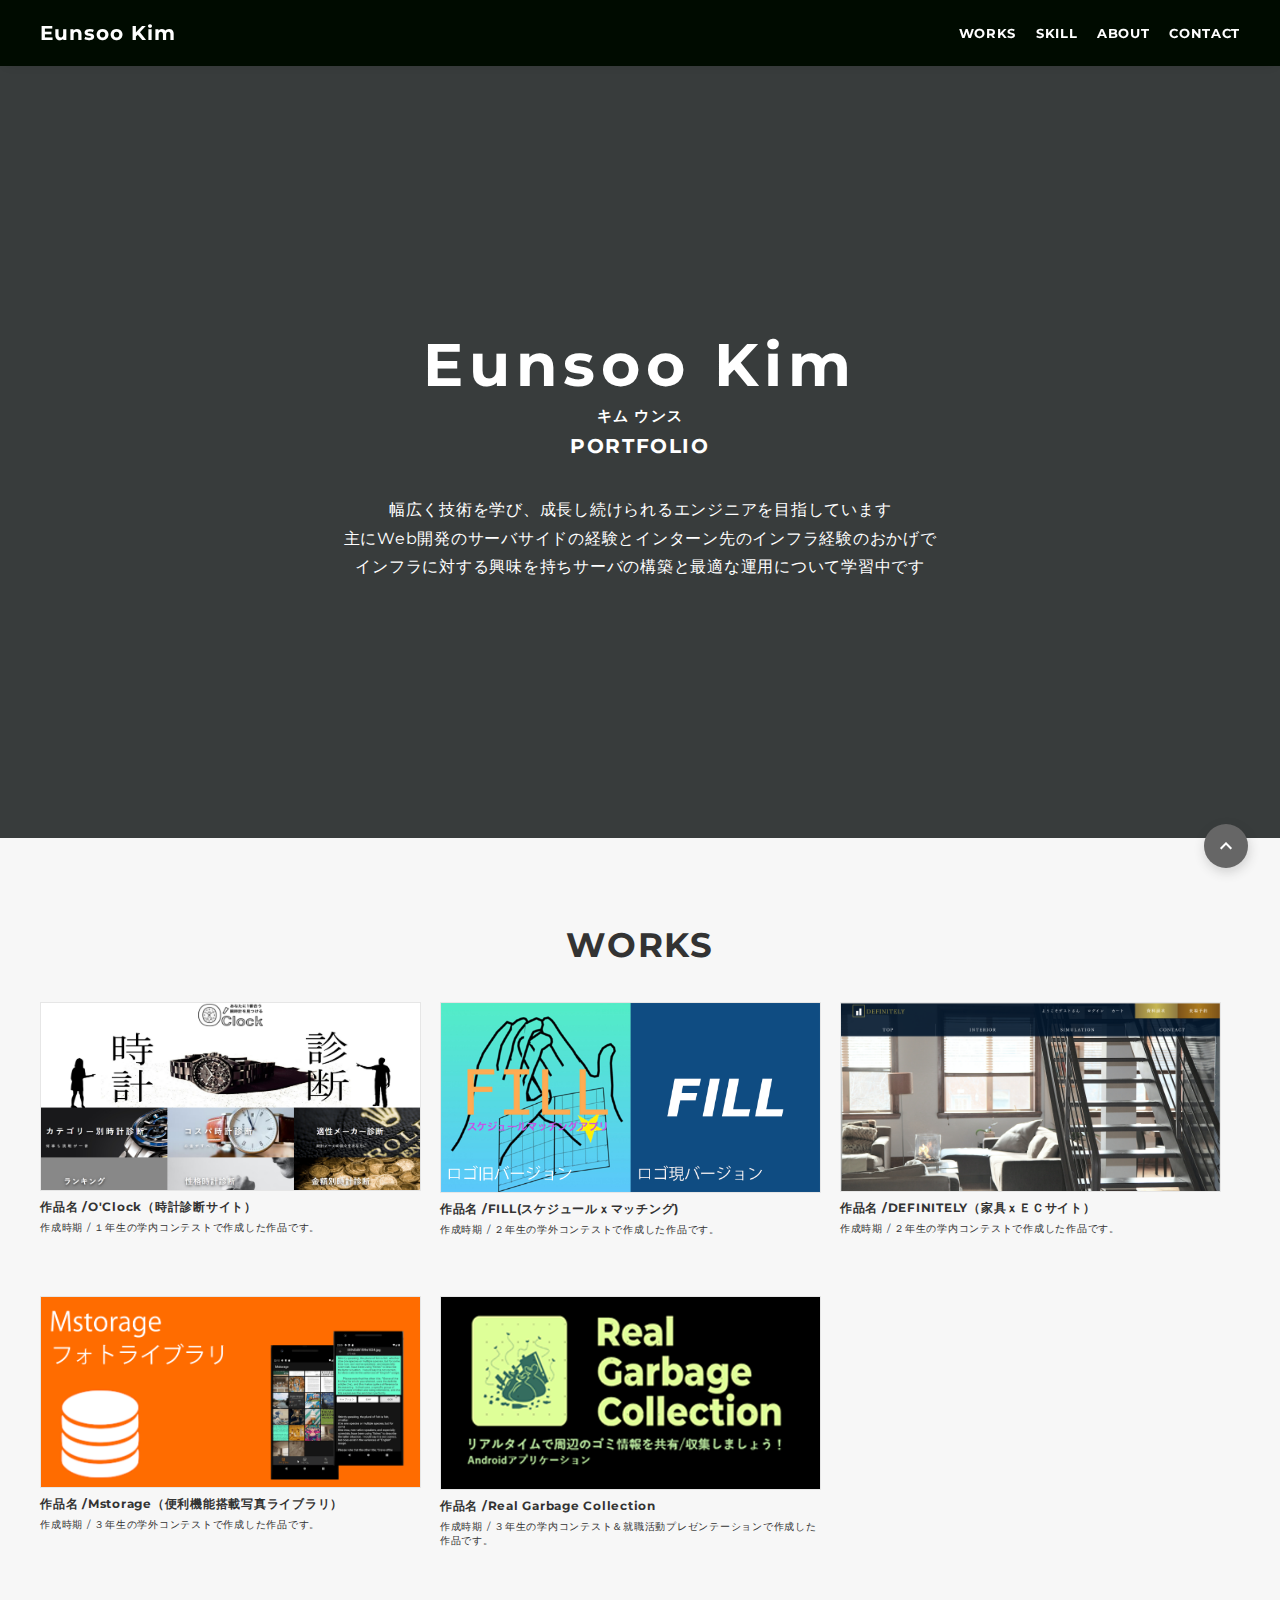
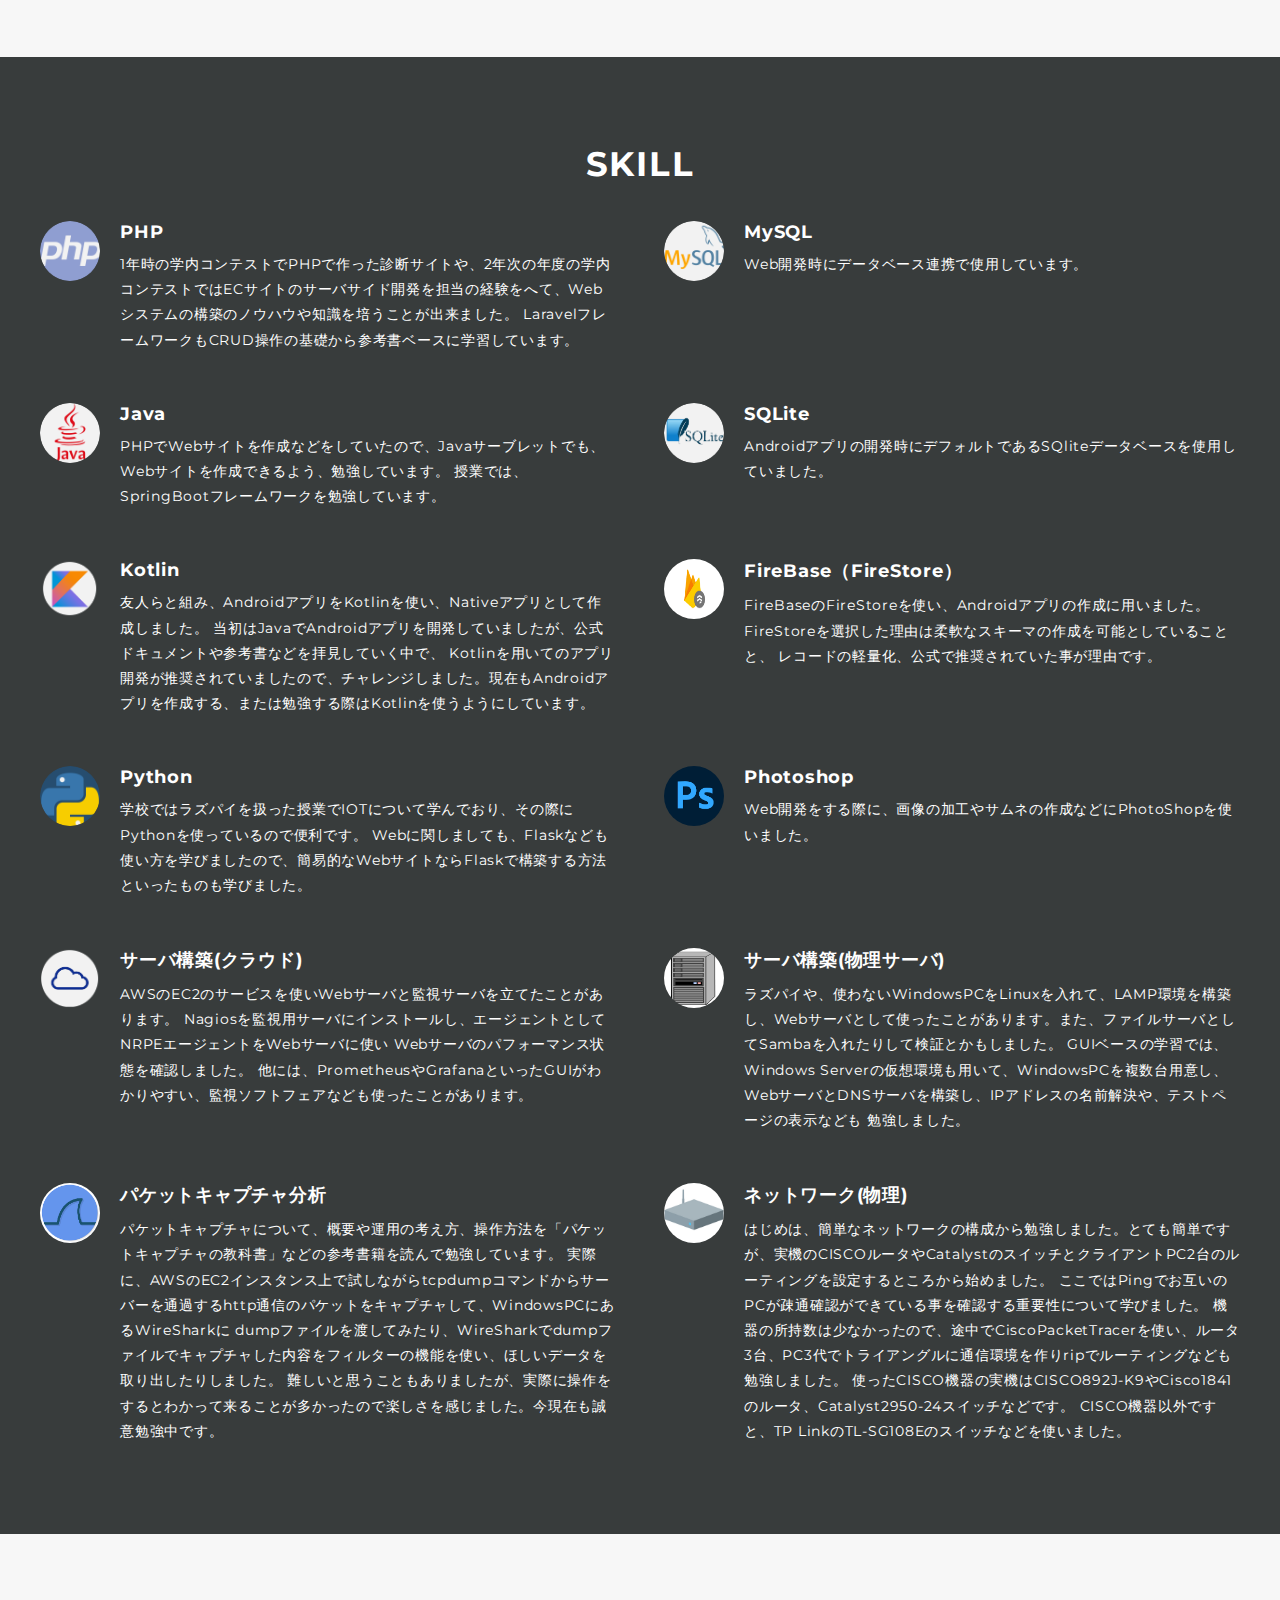
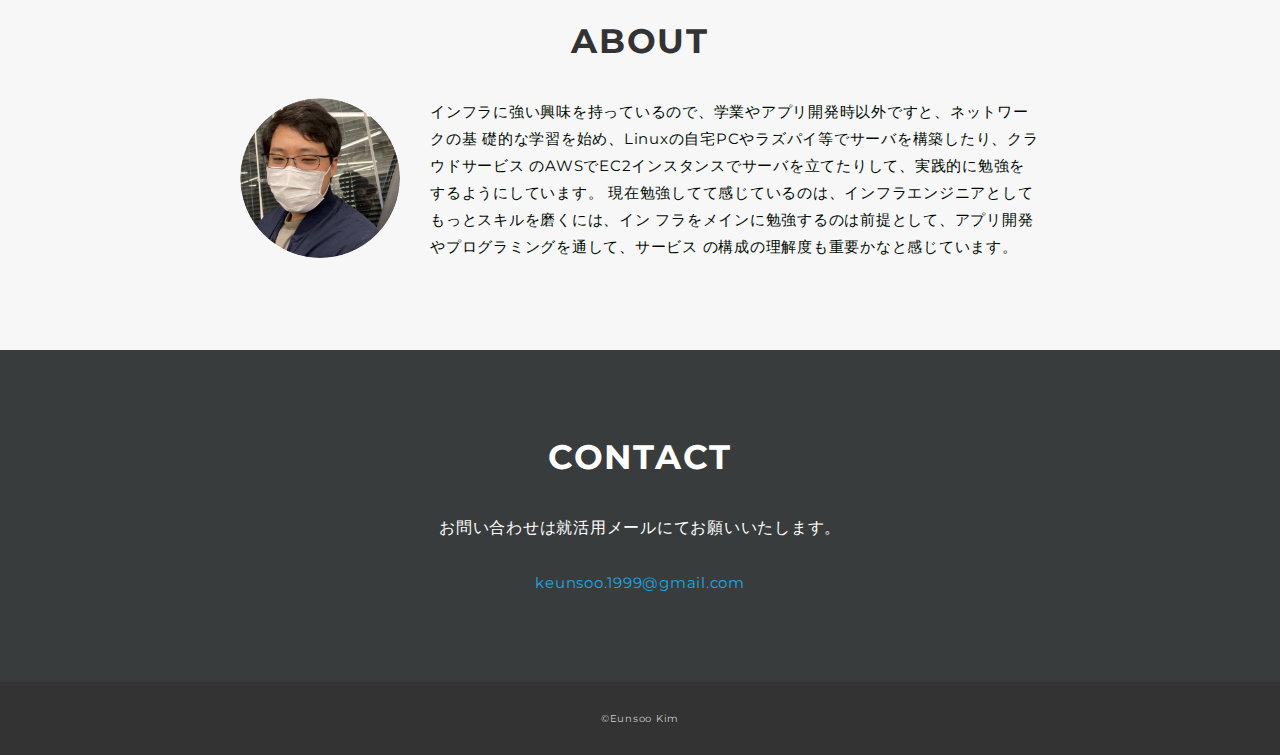
==== commit 5c2fb06c: "とりあえず完成、不要なファイル削除" ====
--- a/index.html
+++ b/index.html
@@ -99,7 +99,7 @@
               </p>
             </a>
             <a class="works-item" href="works-3.html">
-              <div class="works-img"><img src="img/defi.png" alt="" /></div>
+              <div class="works-img"><img src="img/defi3.png" alt="" /></div>
               <p class="works-name">作品名 /DEFINITELY（家具ｘＥＣサイト）</p>
               <p class="works-info">作成時期 / ２年生の学内コンテストで作成した作品です。</p><p class="works-skills" style="display: block;">
                 <style>
@@ -177,7 +177,7 @@
               </div>
             </div>
             <!-- ２行目 -->
-            <div class="skill-item">
+            <div class="skill-item"> 
               <p class="skill-img"><img src="img/java.png" alt=""></p>
               <div class="skill-body">
                 <h3 class="skill-name">Java</h3>
@@ -254,6 +254,33 @@
                     ラズパイや、使わないWindowsPCをLinuxを入れて、LAMP環境を構築し、Webサーバとして使ったことがあります。また、ファイルサーバとしてSambaを入れたりして検証とかもしました。
                     GUIベースの学習では、Windows Serverの仮想環境も用いて、WindowsPCを複数台用意し、WebサーバとDNSサーバを構築し、IPアドレスの名前解決や、テストページの表示なども
                     勉強しました。
+                </p>
+                </div>
+              </div>
+               <!-- ６行目 -->
+               <div class="skill-item">
+                <p class="skill-img"><img src="img/wire.png" alt=""></p>
+                <div class="skill-body">
+                  <h3 class="skill-name">パケットキャプチャ分析</h3>
+                  <p class="skill-text">
+                    パケットキャプチャについて、概要や運用の考え方、操作方法を「パケットキャプチャの教科書」などの参考書籍を読んで勉強しています。
+                    実際に、AWSのEC2インスタンス上で試しながらtcpdumpコマンドからサーバーを通過するhttp通信のパケットをキャプチャして、WindowsPCにあるWireSharkに
+                    dumpファイルを渡してみたり、WireSharkでdumpファイルでキャプチャした内容をフィルターの機能を使い、ほしいデータを取り出したりしました。
+                    難しいと思うこともありましたが、実際に操作をするとわかって来ることが多かったので楽しさを感じました。今現在も誠意勉強中です。
+                  </p>
+                </div>
+              </div>
+              <div class="skill-item">
+                <p class="skill-img"><img src="img/network2.png" alt=""></p>
+                <div class="skill-body">
+                  <h3 class="skill-name">ネットワーク(物理)</h3>
+                  <p class="skill-text">
+                    はじめは、簡単なネットワークの構成から勉強しました。とても簡単ですが、実機のCISCOルータやCatalystのスイッチとクライアントPC2台のルーティングを設定するところから始めました。
+                    ここではPingでお互いのPCが疎通確認ができている事を確認する重要性について学びました。
+                    機器の所持数は少なかったので、途中でCiscoPacketTracerを使い、ルータ3台、PC3代でトライアングルに通信環境を作りripでルーティングなども勉強しました。
+                    使ったCISCO機器の実機はCISCO892J-K9やCisco1841のルータ、Catalyst2950-24スイッチなどです。
+                    CISCO機器以外ですと、TP LinkのTL-SG108Eのスイッチなどを使いました。
+                    
                 </p>
                 </div>
               </div>
@@ -268,10 +295,16 @@
           <h2 class="title">ABOUT</h2>
           <div class="profile">
             <p class="profile-img">
-              <img src="img/profile.jpg" alt="">
+              <img src="img/profile.png" alt="">
             </p>
             <div class="profile-body">
-              <p>何入れればいいんだ？</p>
+                <p>
+                  インフラに強い興味を持っているので、学業やアプリ開発時以外ですと、ネットワークの基
+                  礎的な学習を始め、Linuxの自宅PCやラズパイ等でサーバを構築したり、クラウドサービス
+                  のAWSでEC2インスタンスでサーバを立てたりして、実践的に勉強をするようにしています。
+                  現在勉強してて感じているのは、インフラエンジニアとしてもっとスキルを磨くには、イン
+                  フラをメインに勉強するのは前提として、アプリ開発やプログラミングを通して、サービス
+                  の構成の理解度も重要かなと感じています。</p>
             </div>
           </div>
         </div>
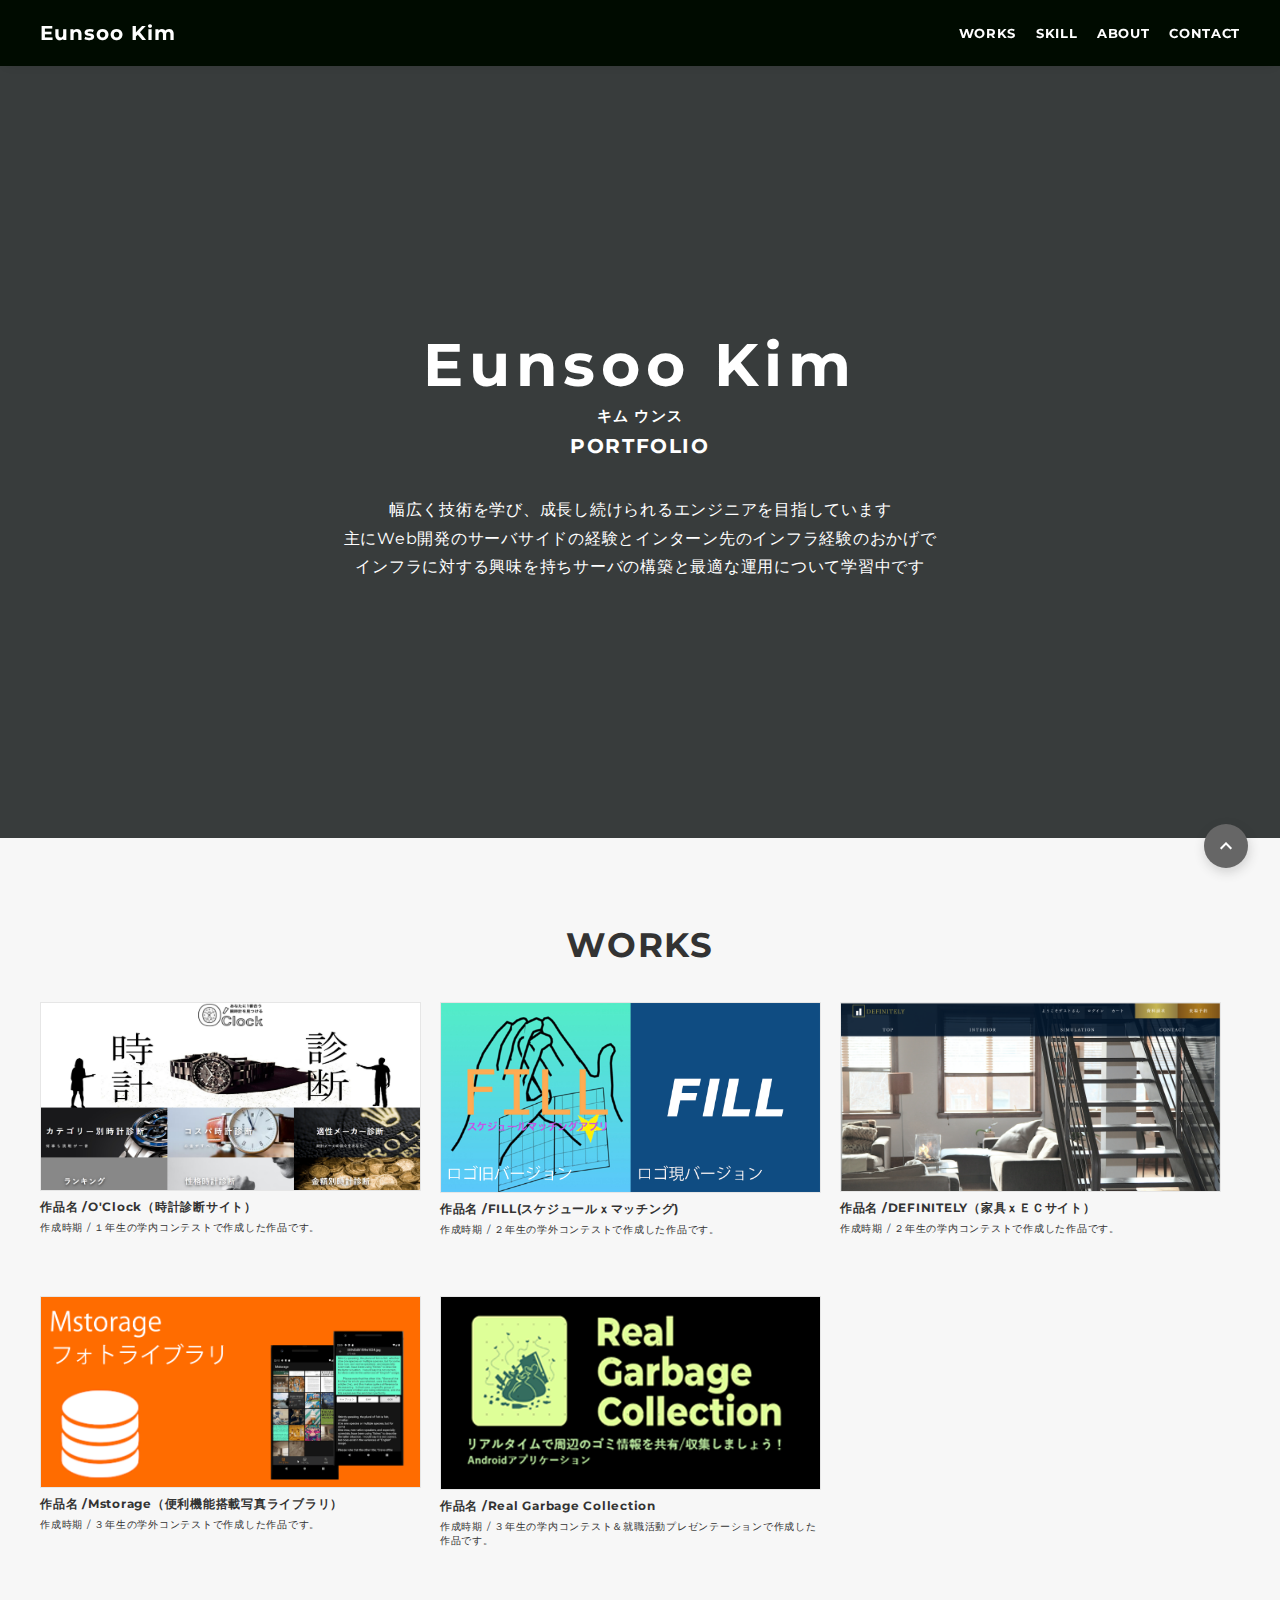
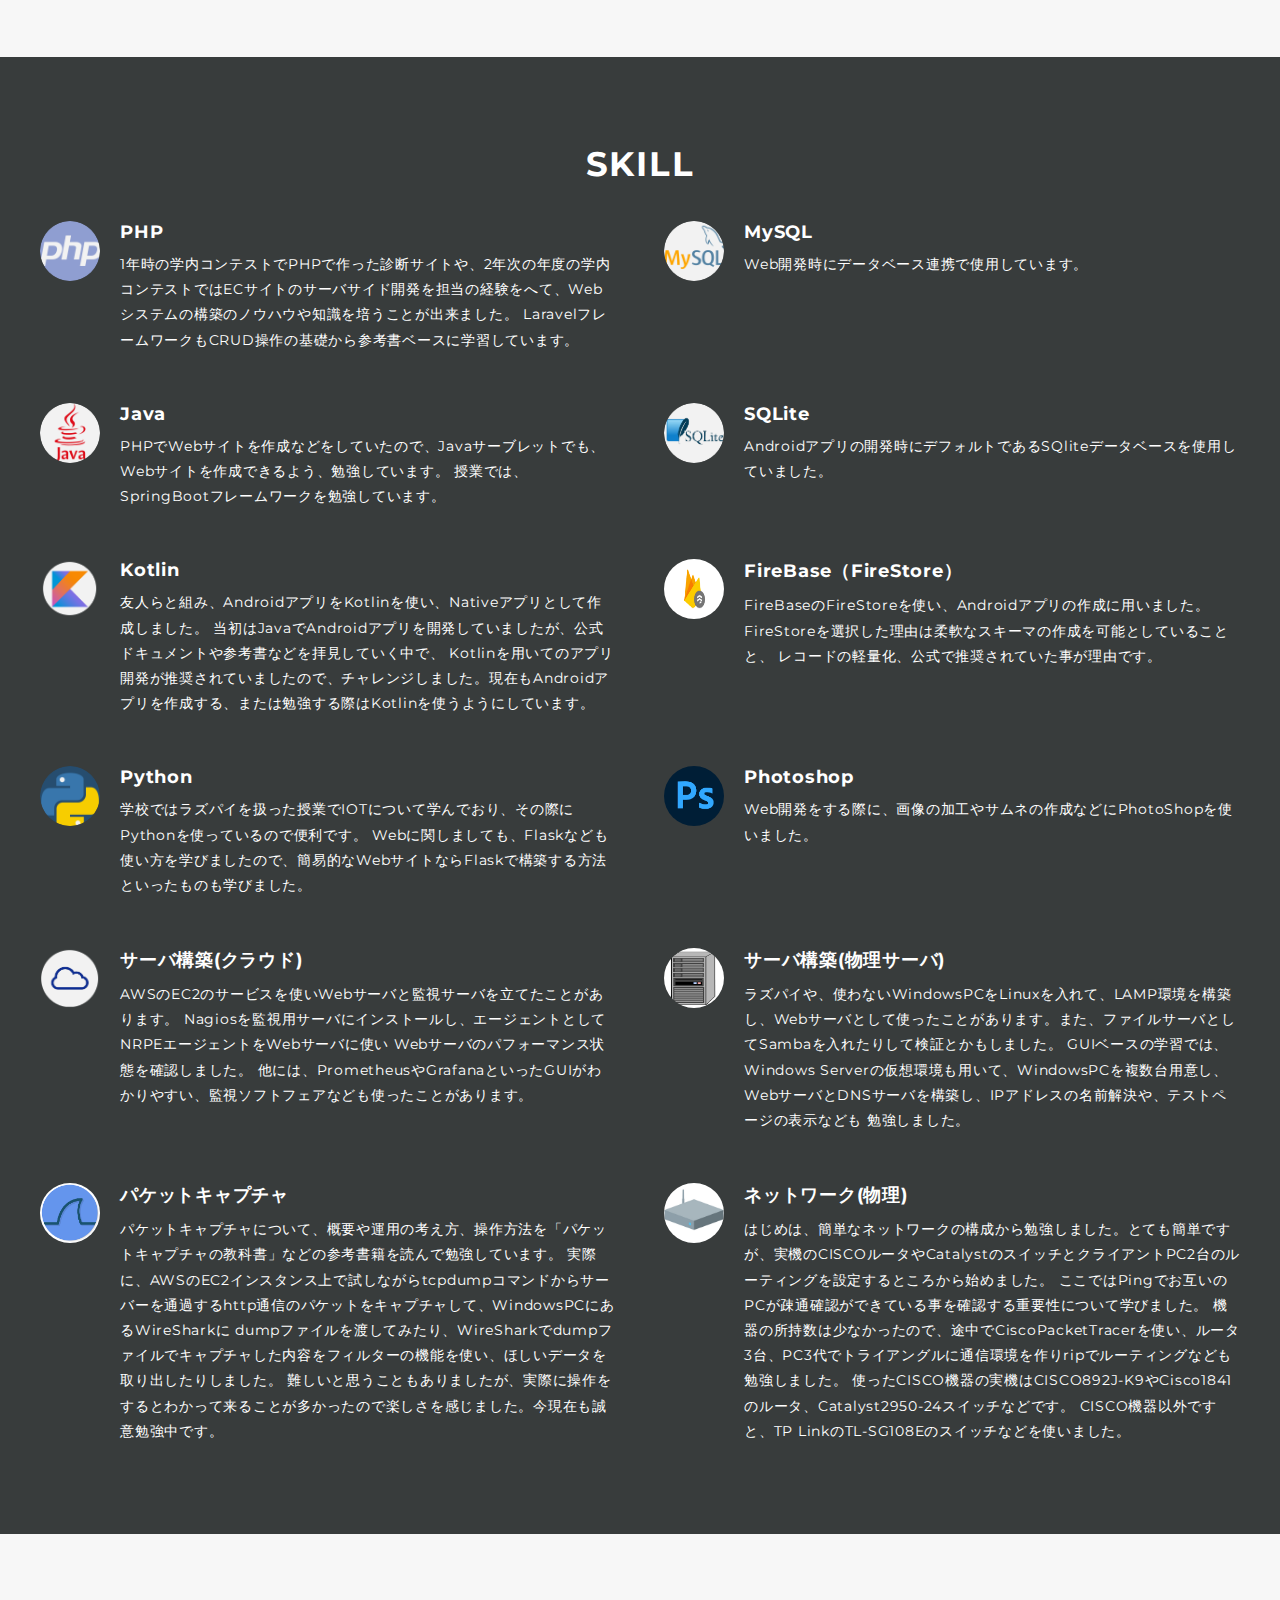
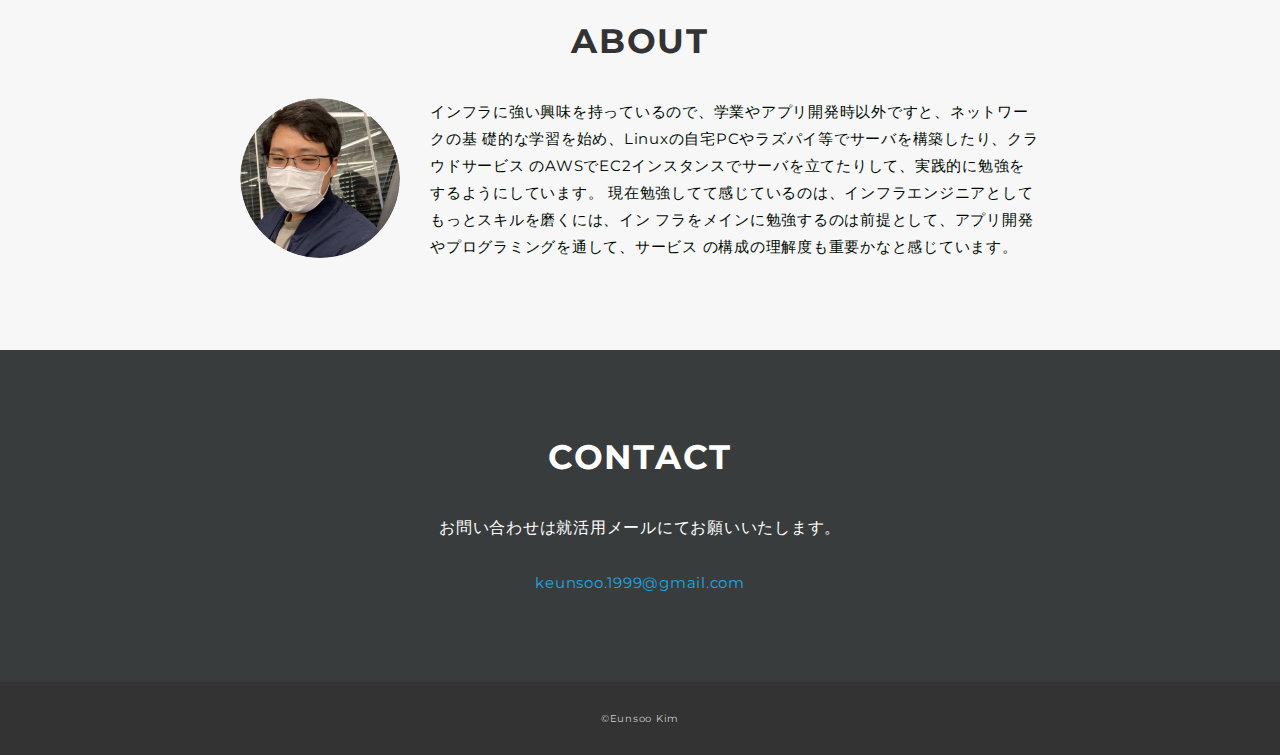
==== commit 59d3f869: "yahoo飛ぶ問題もうまんたい！" ====
--- a/index.html
+++ b/index.html
@@ -261,7 +261,7 @@
                <div class="skill-item">
                 <p class="skill-img"><img src="img/wire.png" alt=""></p>
                 <div class="skill-body">
-                  <h3 class="skill-name">パケットキャプチャ分析</h3>
+                  <h3 class="skill-name">パケットキャプチャ</h3>
                   <p class="skill-text">
                     パケットキャプチャについて、概要や運用の考え方、操作方法を「パケットキャプチャの教科書」などの参考書籍を読んで勉強しています。
                     実際に、AWSのEC2インスタンス上で試しながらtcpdumpコマンドからサーバーを通過するhttp通信のパケットをキャプチャして、WindowsPCにあるWireSharkに
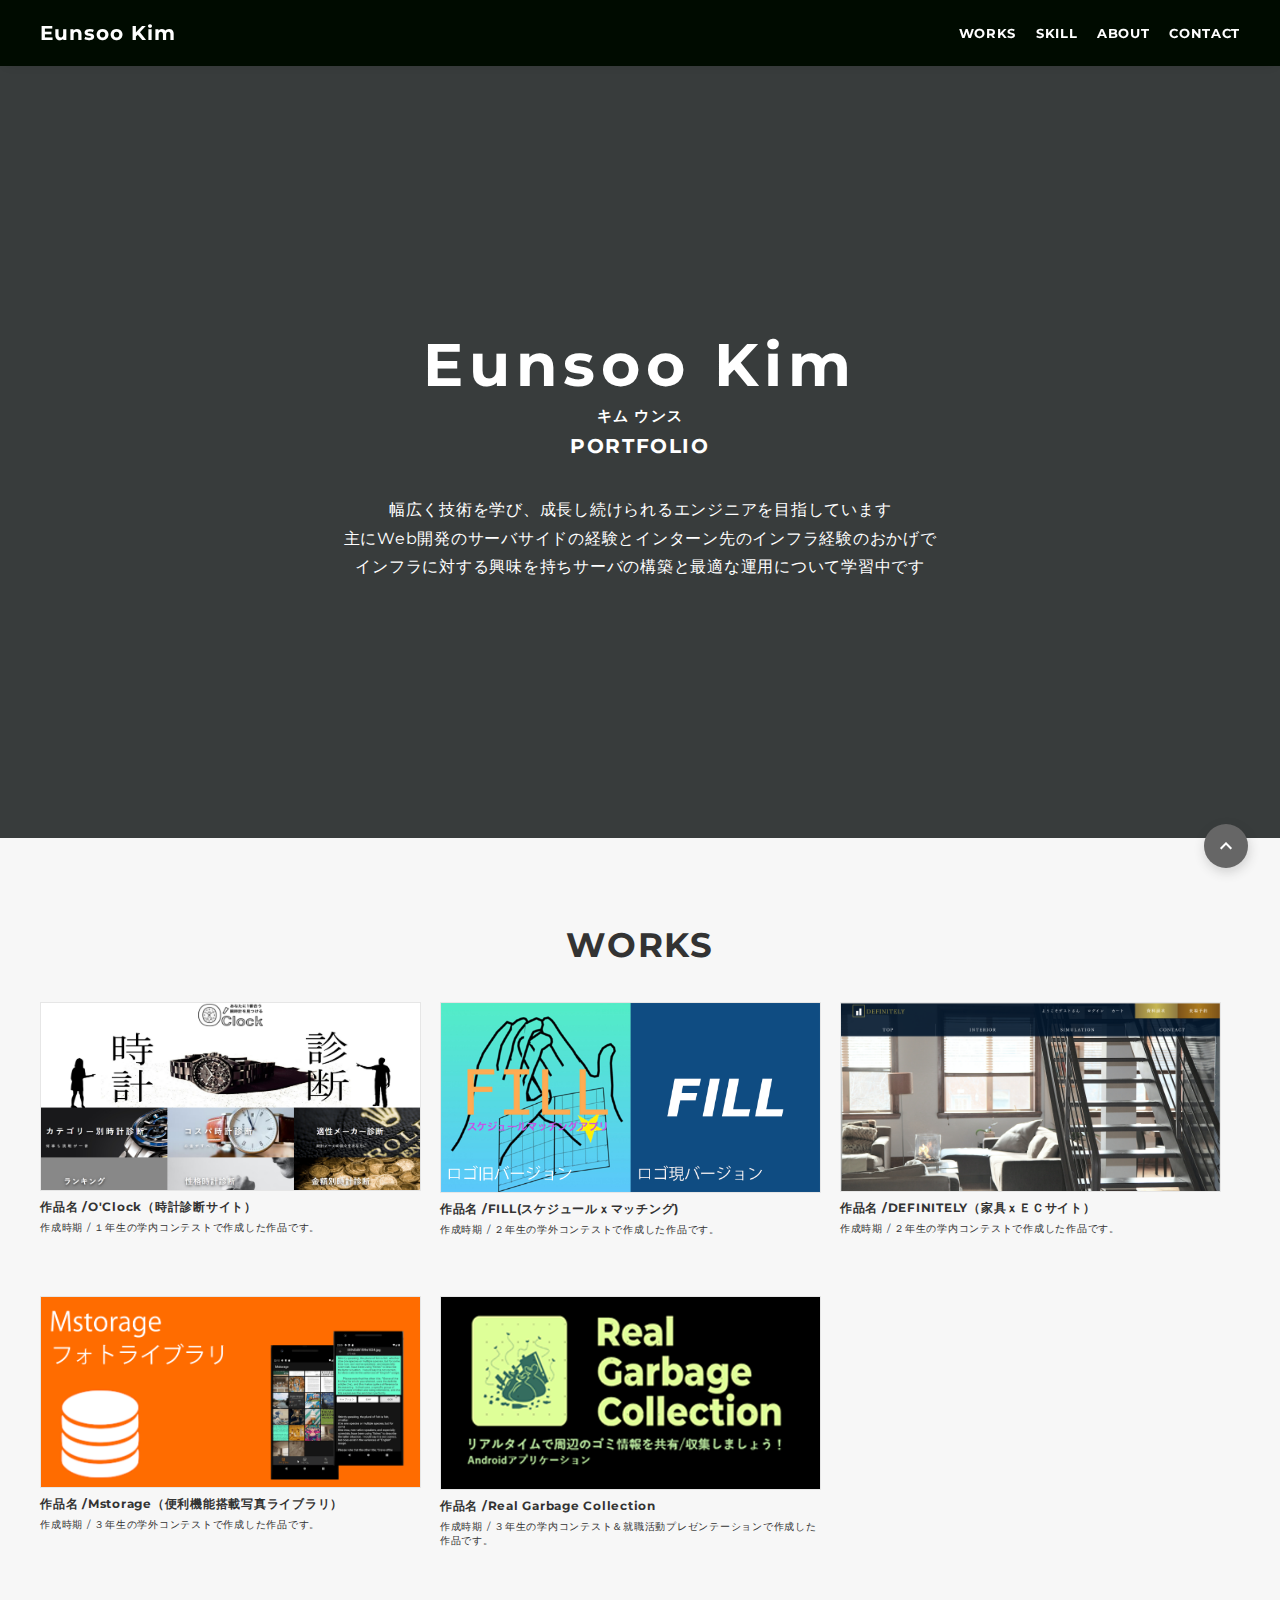
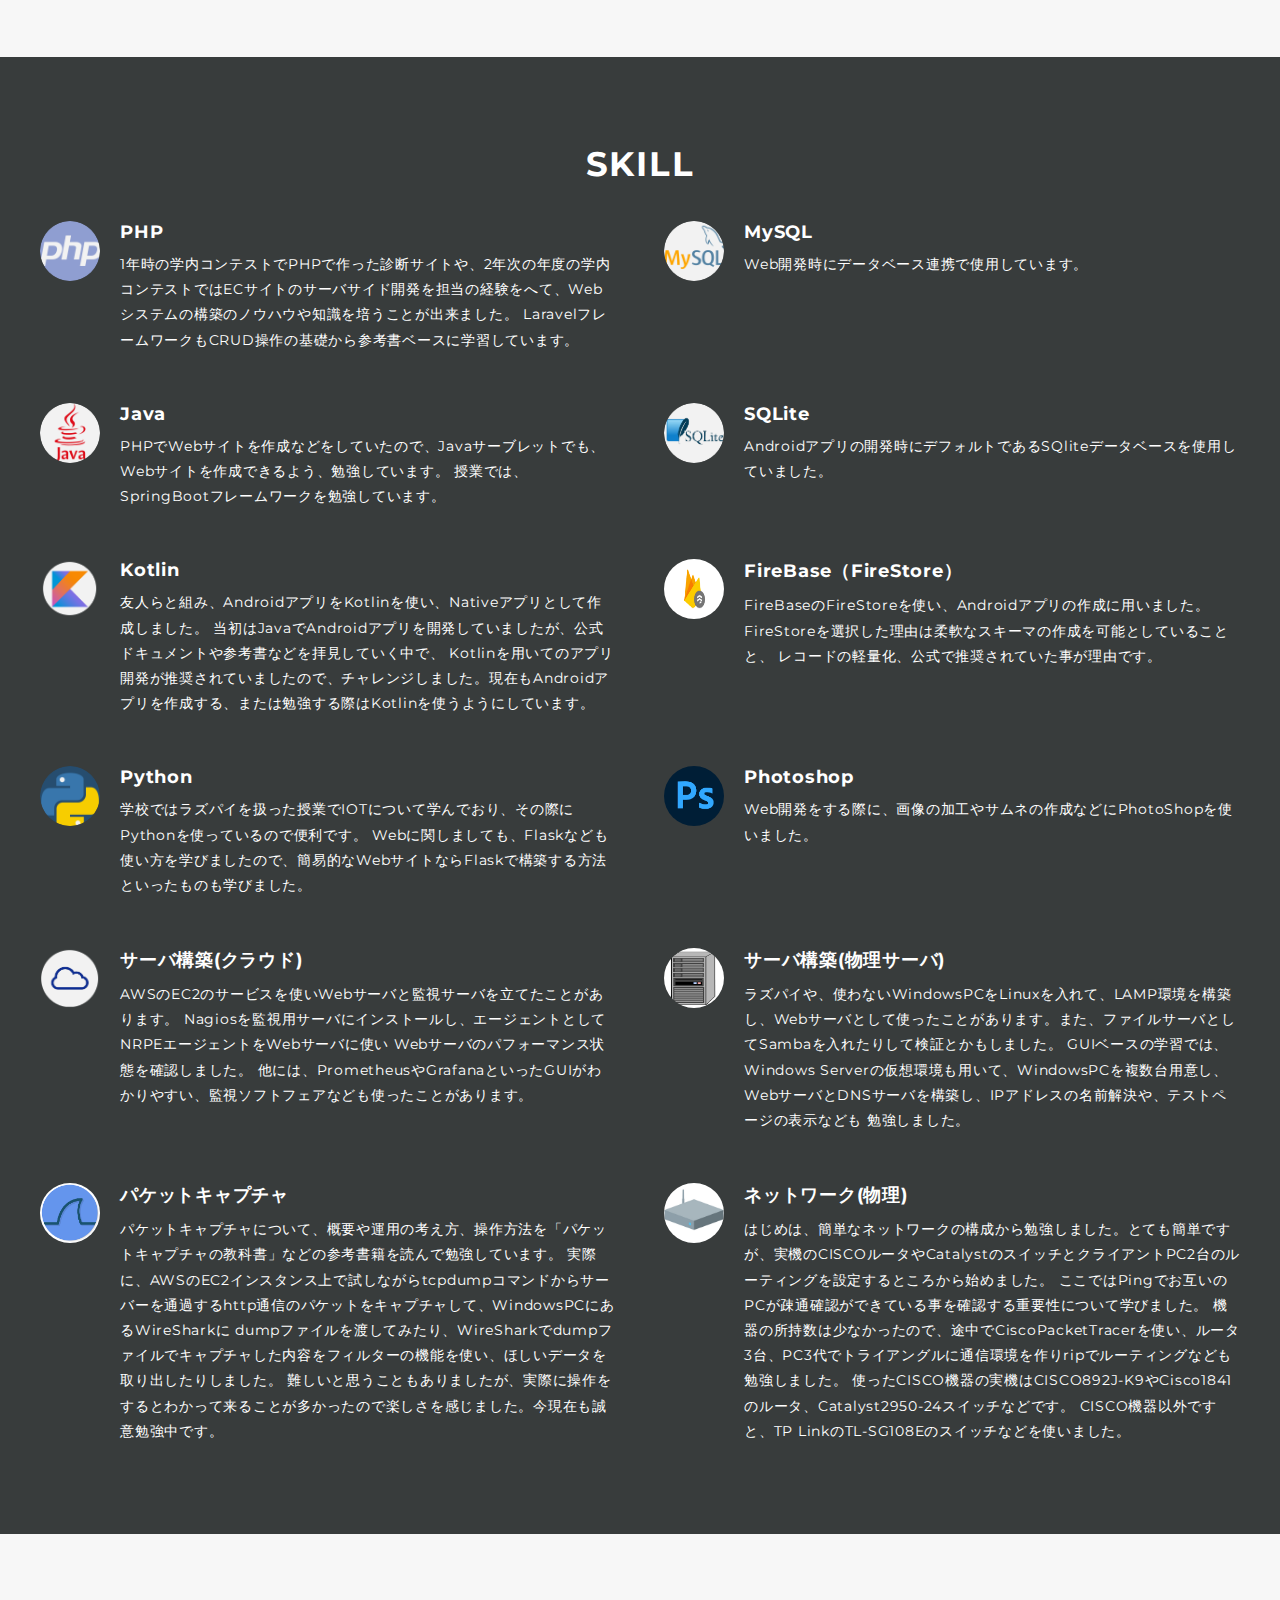
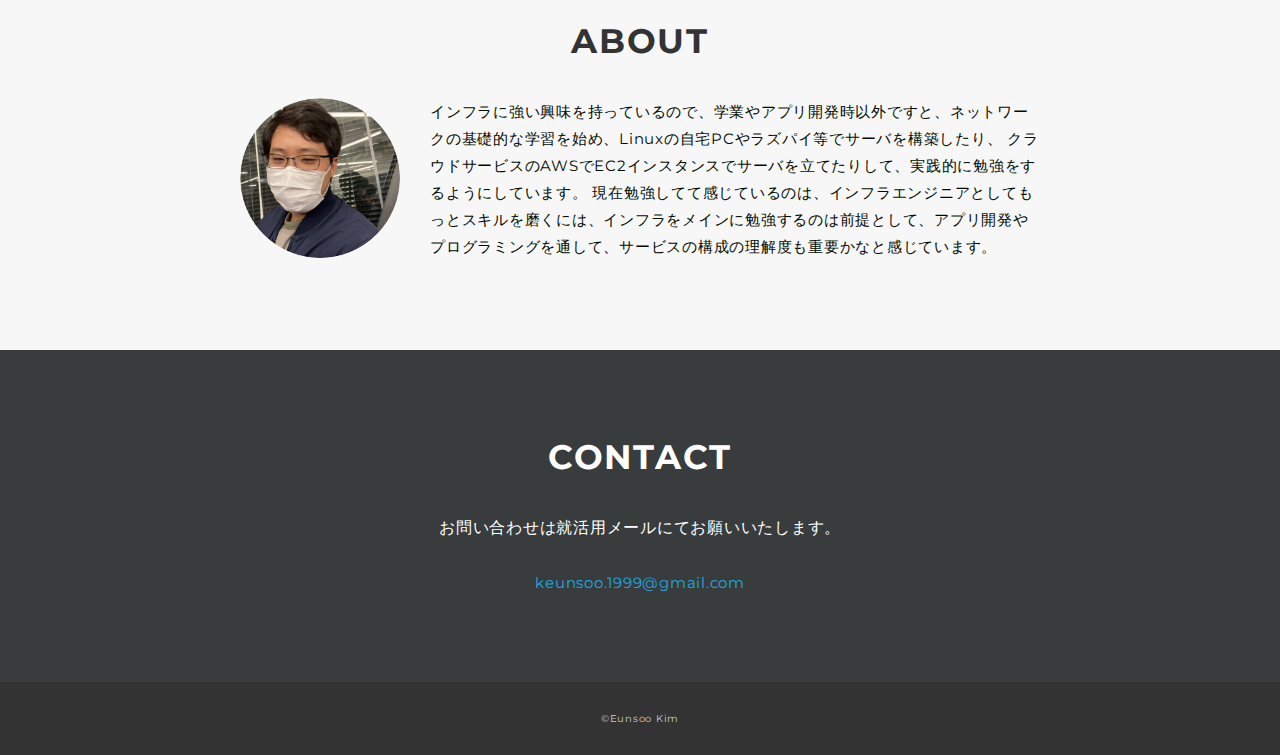
==== commit 2599a33f: "Aboutの修正" ====
--- a/index.html
+++ b/index.html
@@ -299,12 +299,9 @@
             </p>
             <div class="profile-body">
                 <p>
-                  インフラに強い興味を持っているので、学業やアプリ開発時以外ですと、ネットワークの基
-                  礎的な学習を始め、Linuxの自宅PCやラズパイ等でサーバを構築したり、クラウドサービス
-                  のAWSでEC2インスタンスでサーバを立てたりして、実践的に勉強をするようにしています。
-                  現在勉強してて感じているのは、インフラエンジニアとしてもっとスキルを磨くには、イン
-                  フラをメインに勉強するのは前提として、アプリ開発やプログラミングを通して、サービス
-                  の構成の理解度も重要かなと感じています。</p>
+                  インフラに強い興味を持っているので、学業やアプリ開発時以外ですと、ネットワークの基礎的な学習を始め、Linuxの自宅PCやラズパイ等でサーバを構築したり、
+                  クラウドサービスのAWSでEC2インスタンスでサーバを立てたりして、実践的に勉強をするようにしています。
+                  現在勉強してて感じているのは、インフラエンジニアとしてもっとスキルを磨くには、インフラをメインに勉強するのは前提として、アプリ開発やプログラミングを通して、サービスの構成の理解度も重要かなと感じています。</p>
             </div>
           </div>
         </div>
